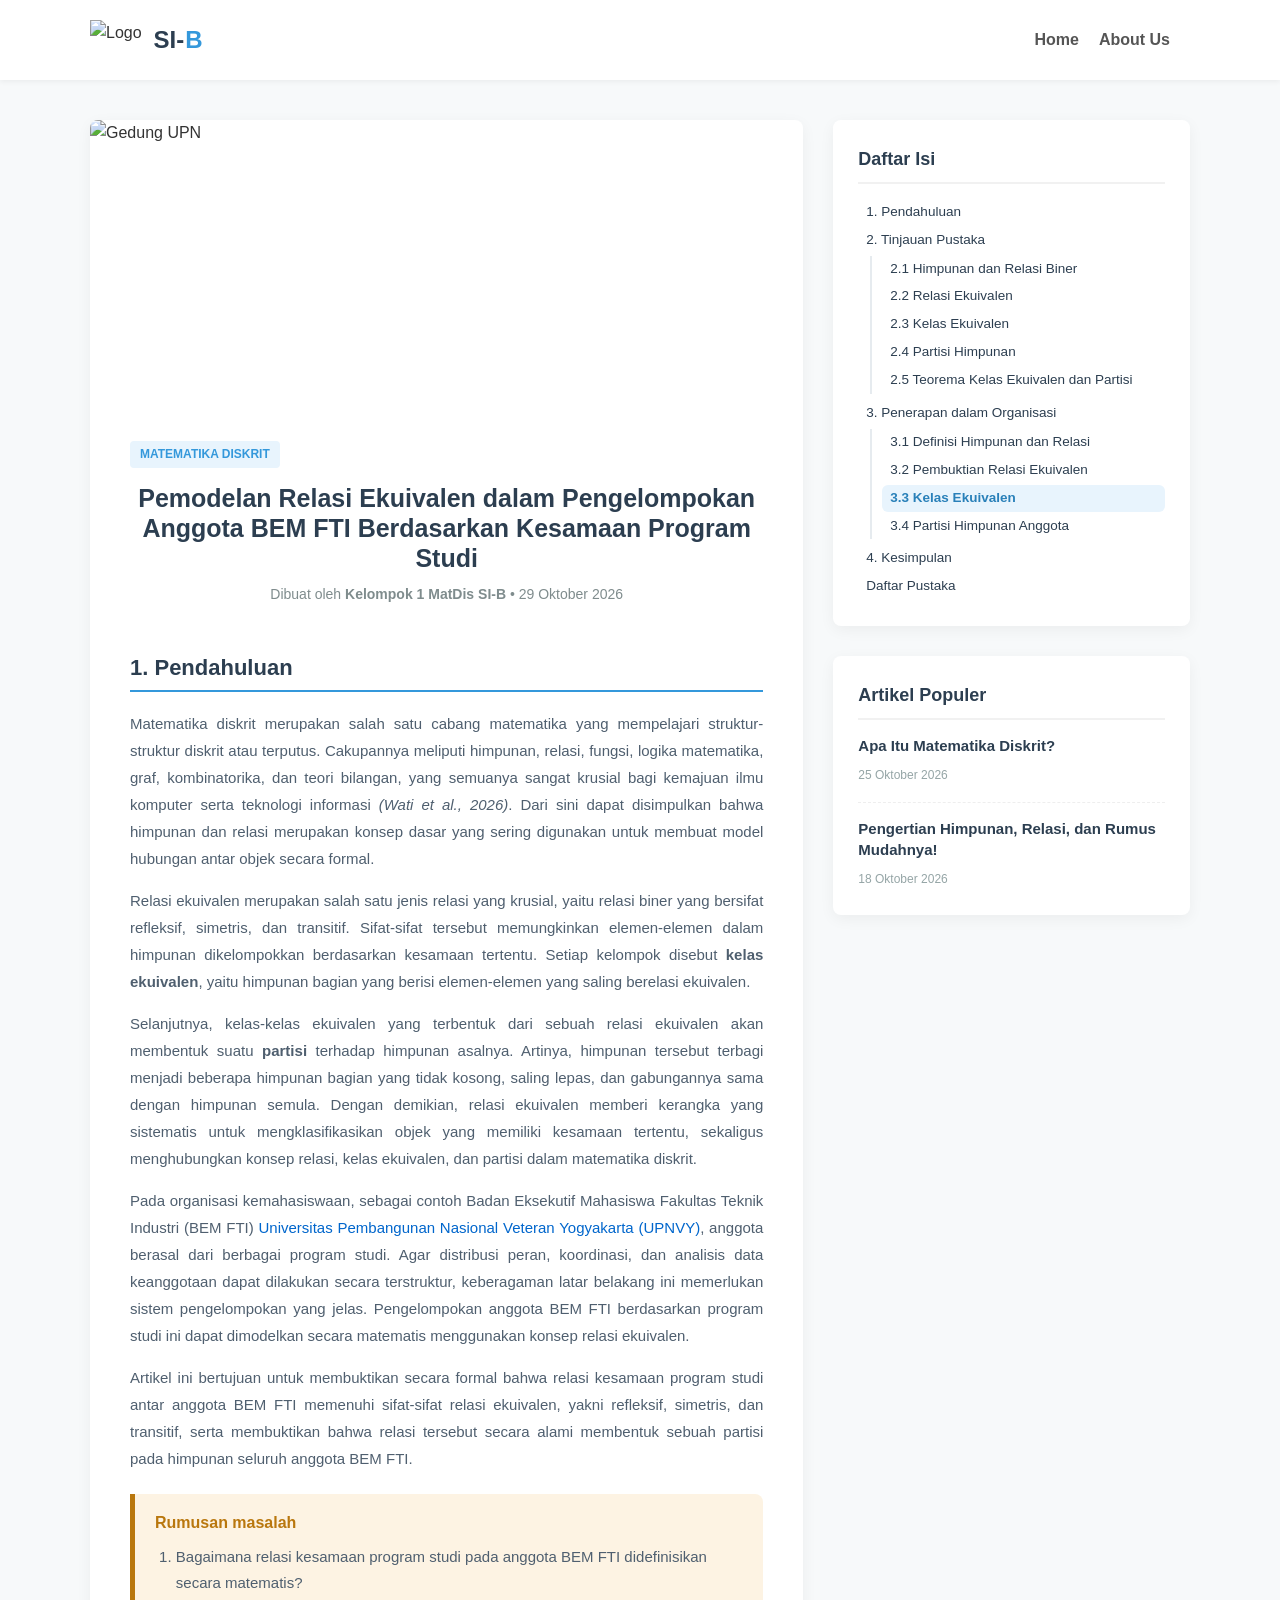
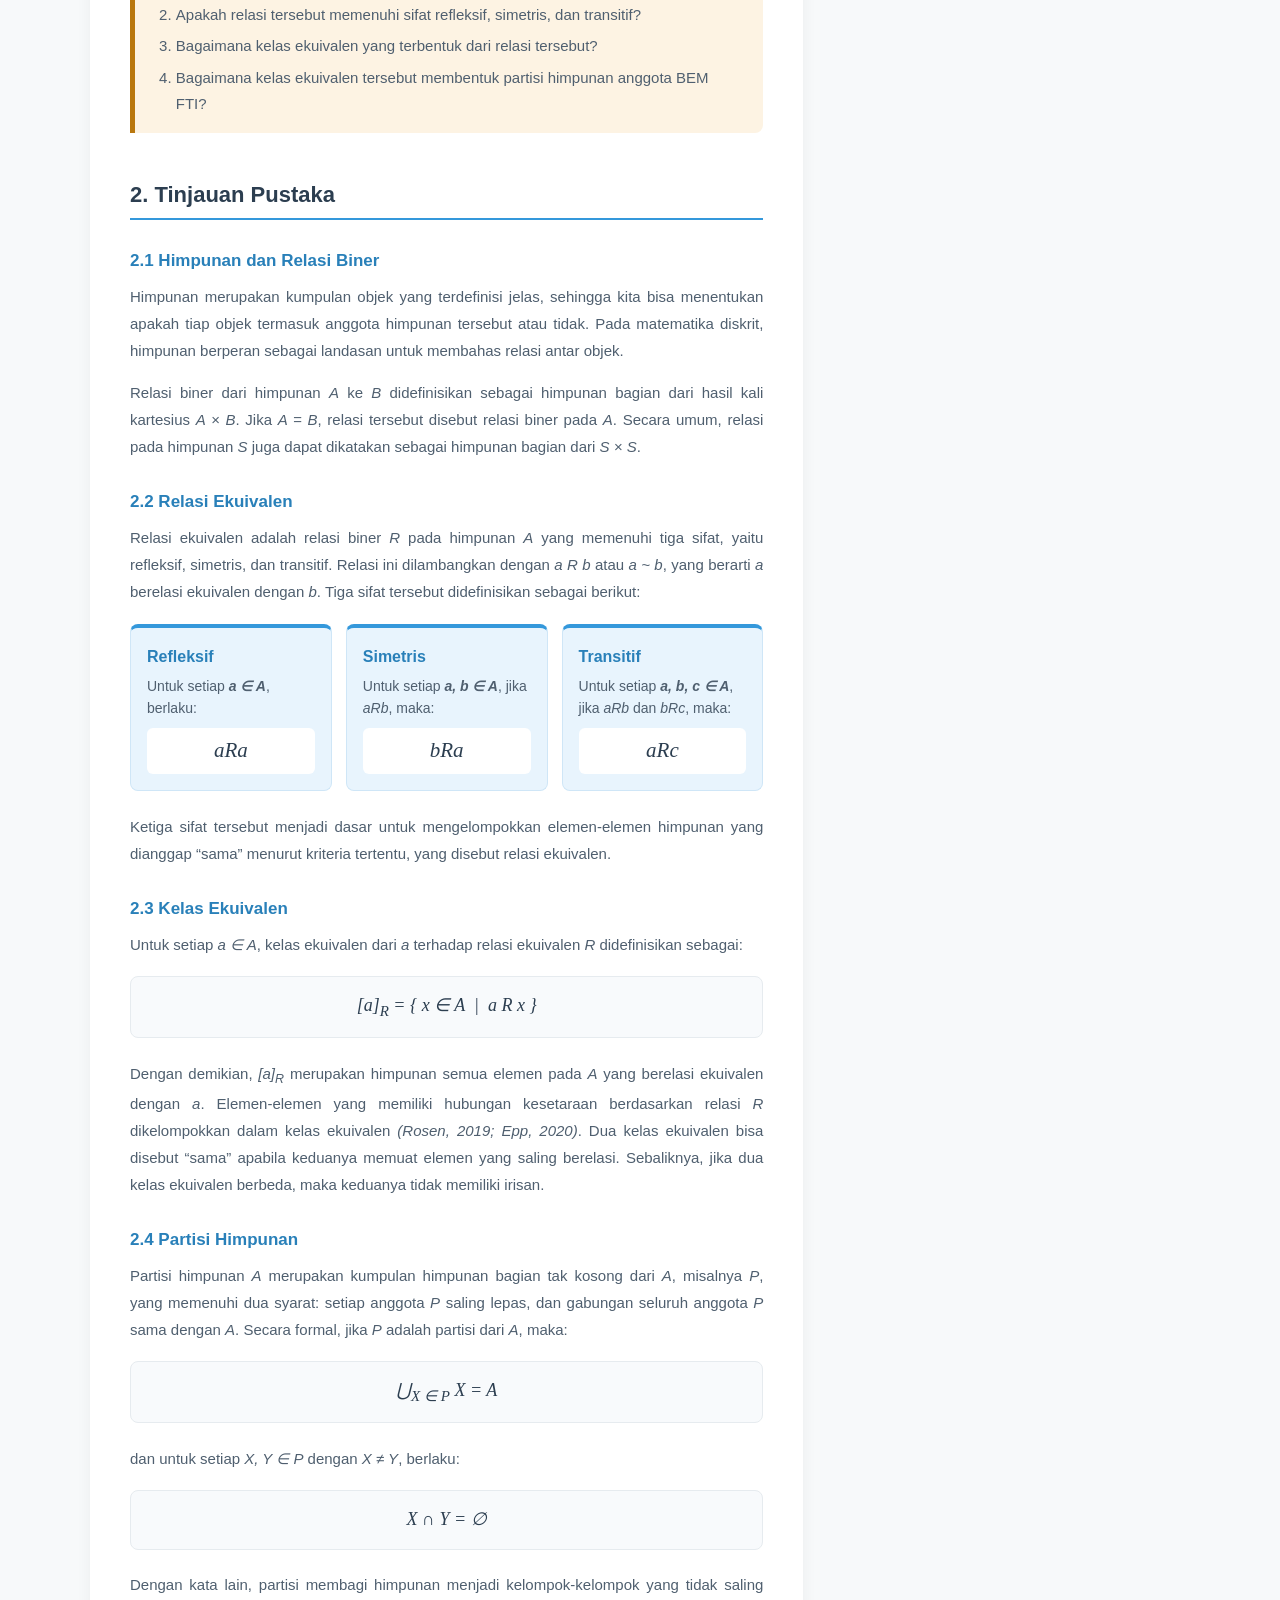
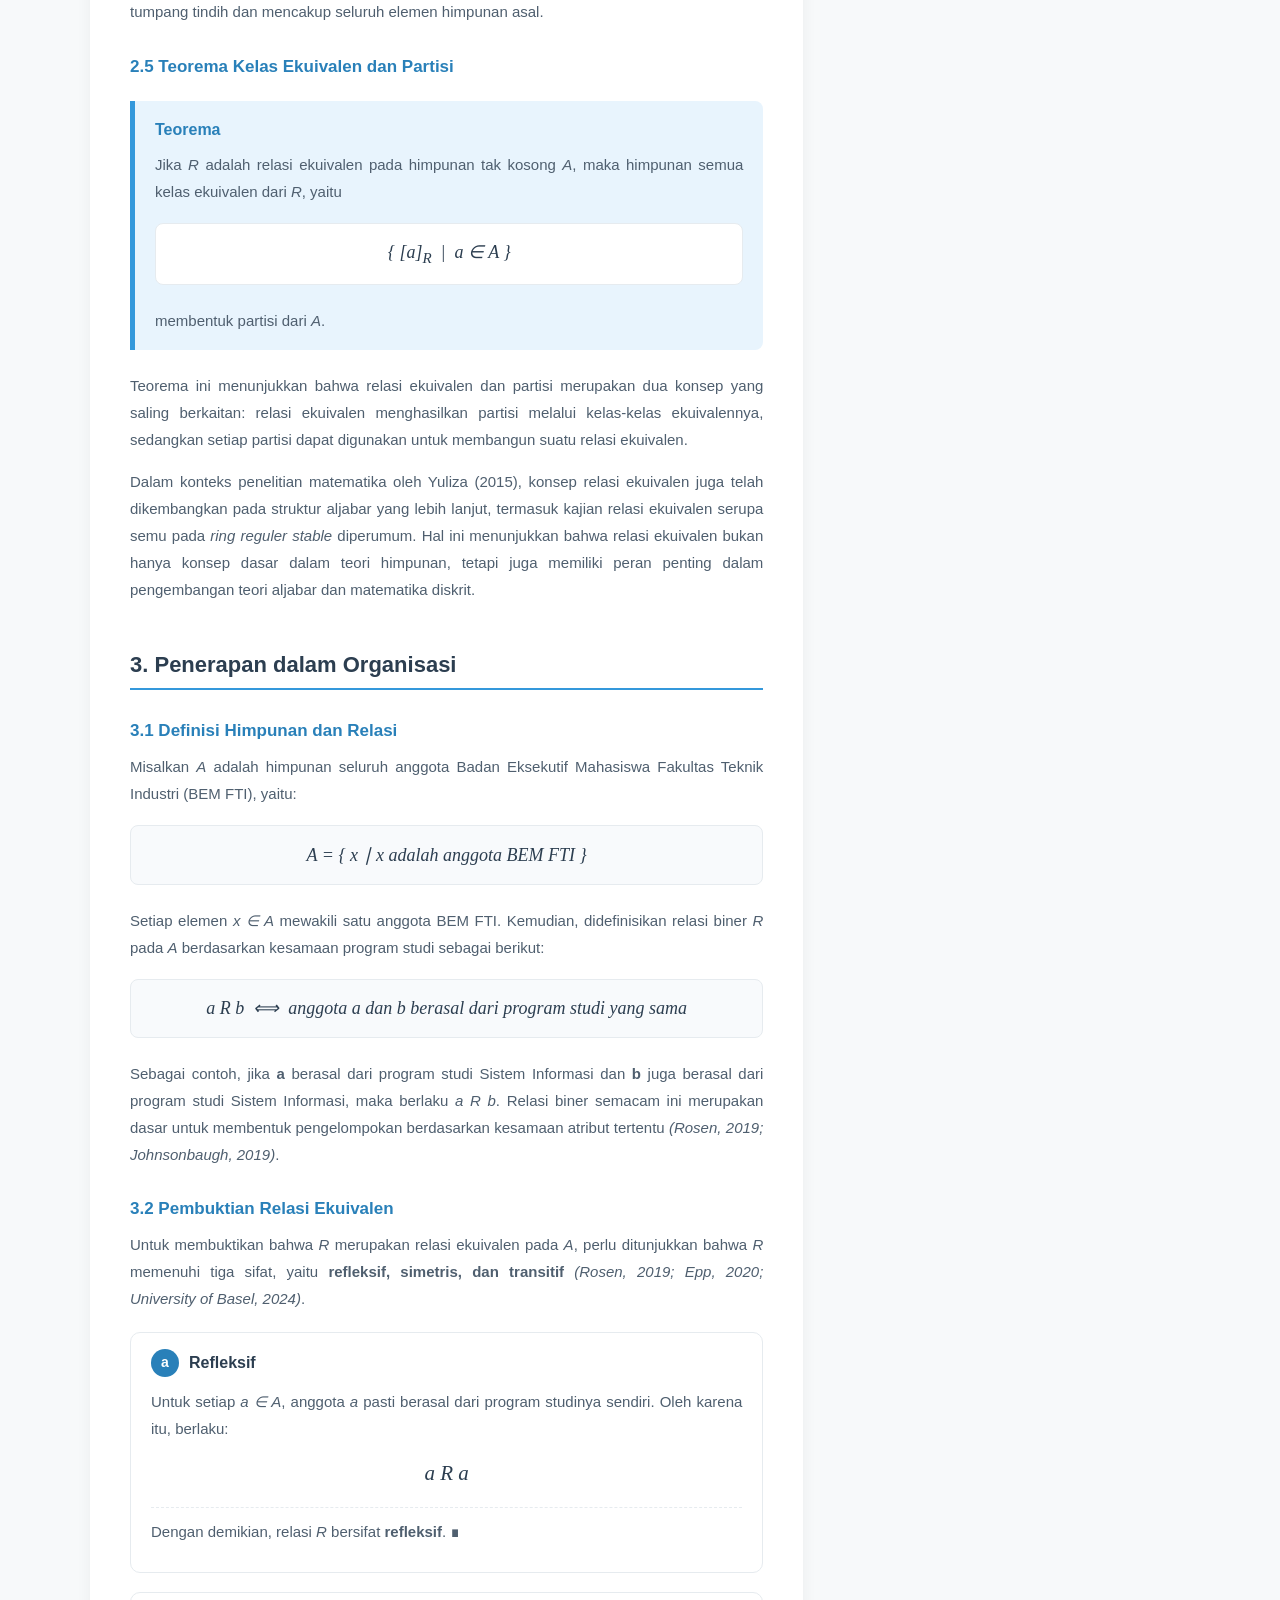
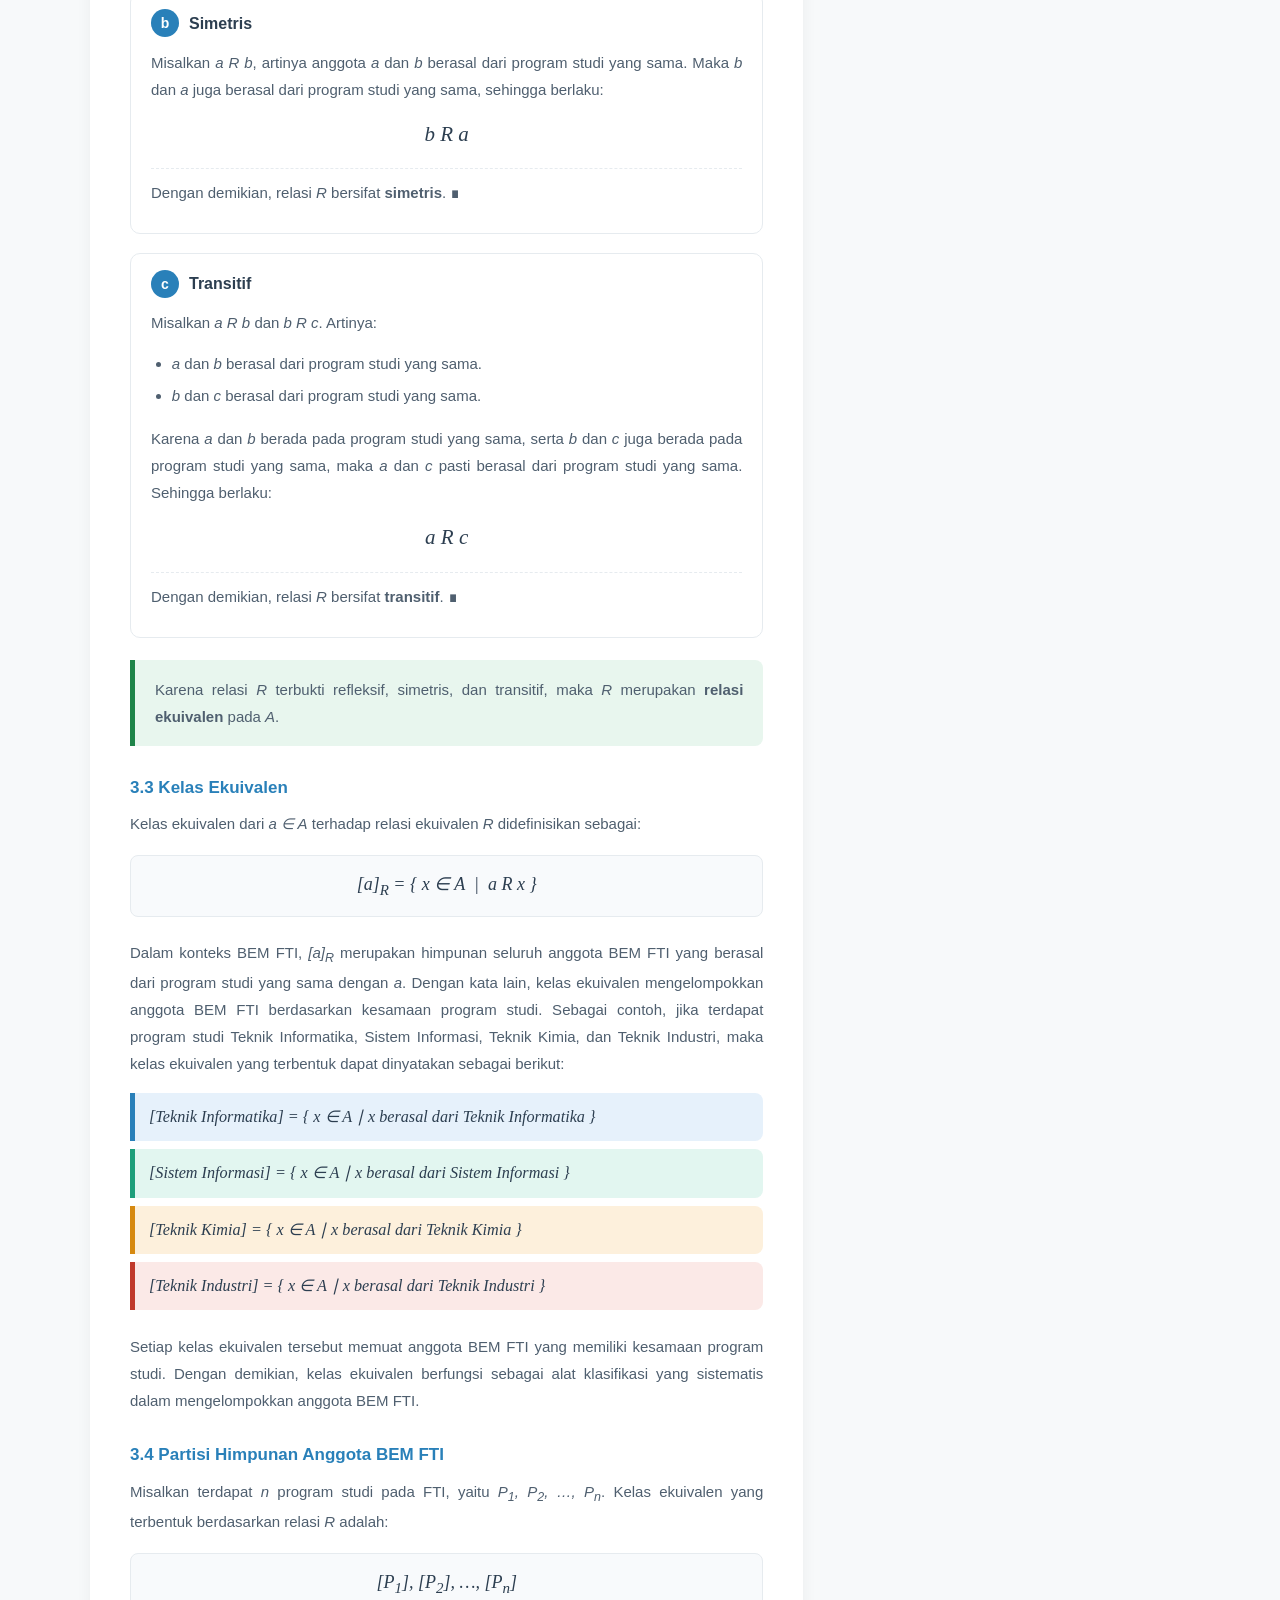
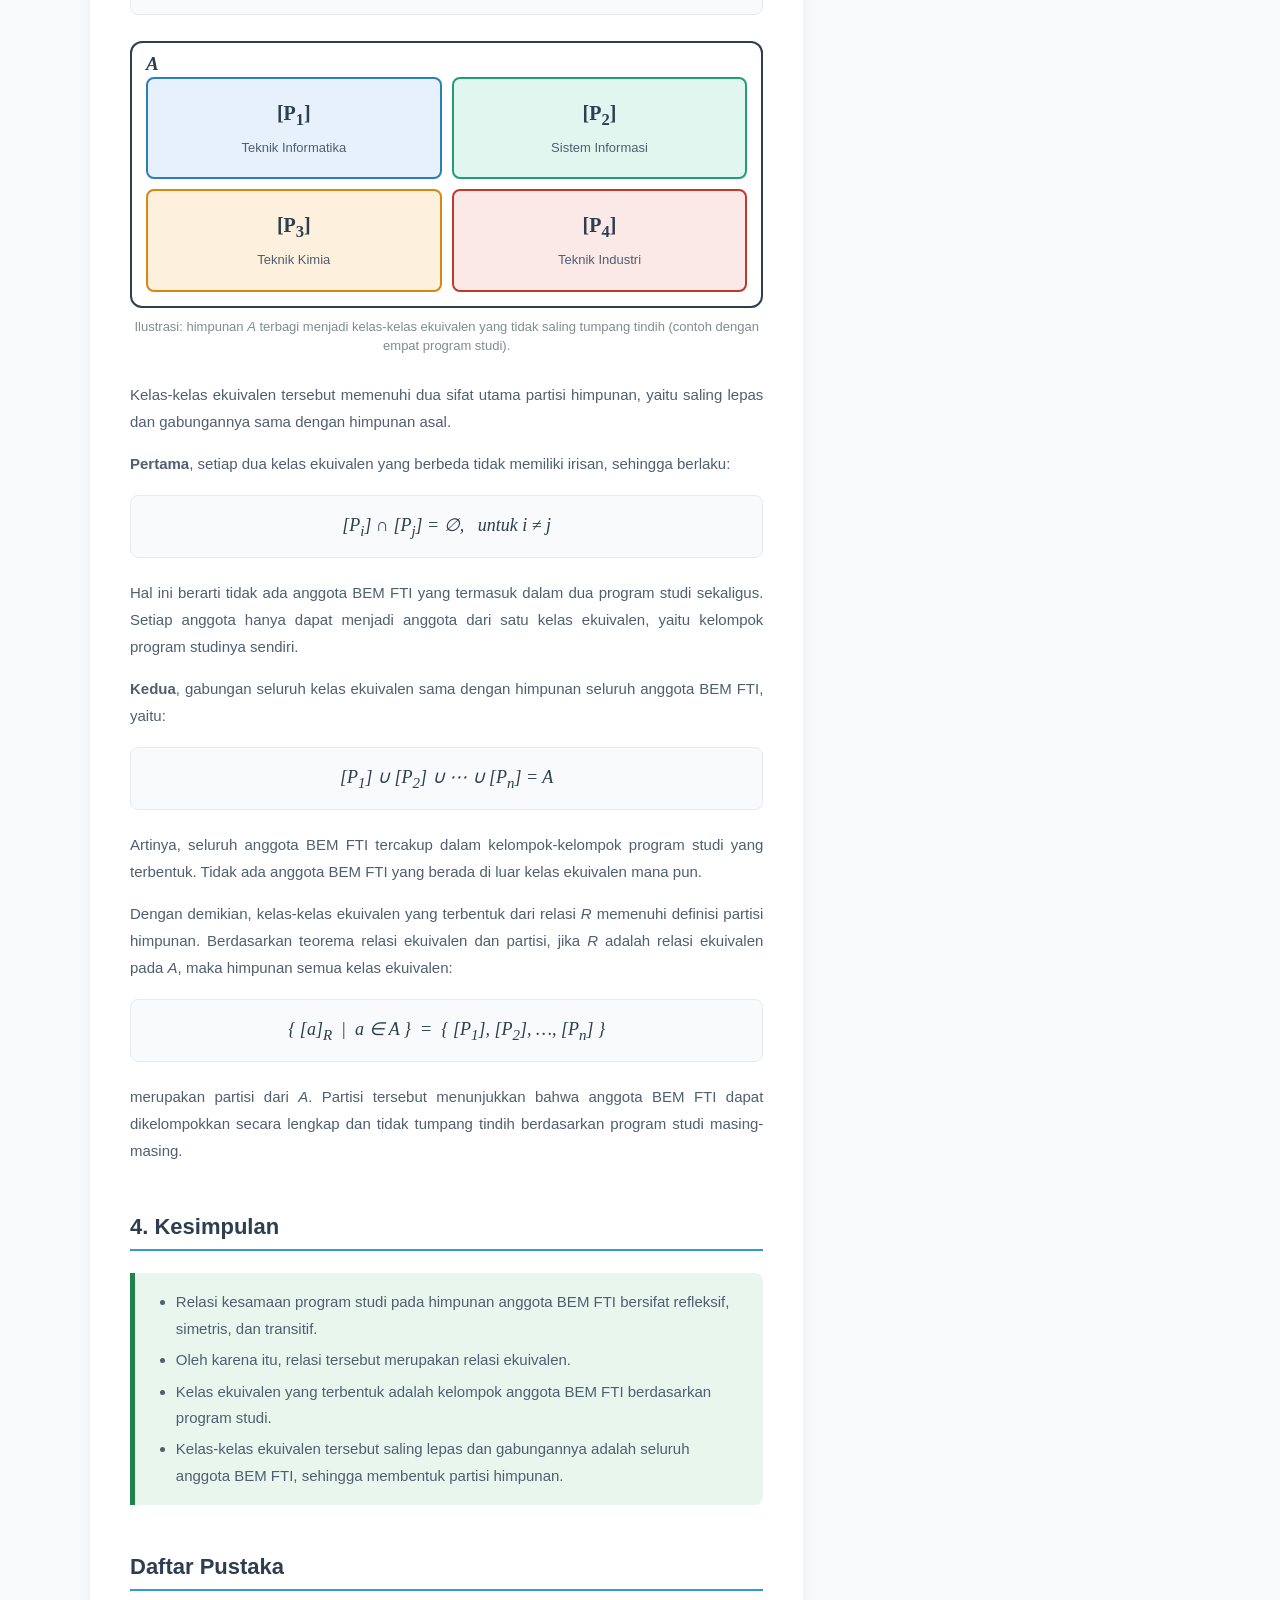
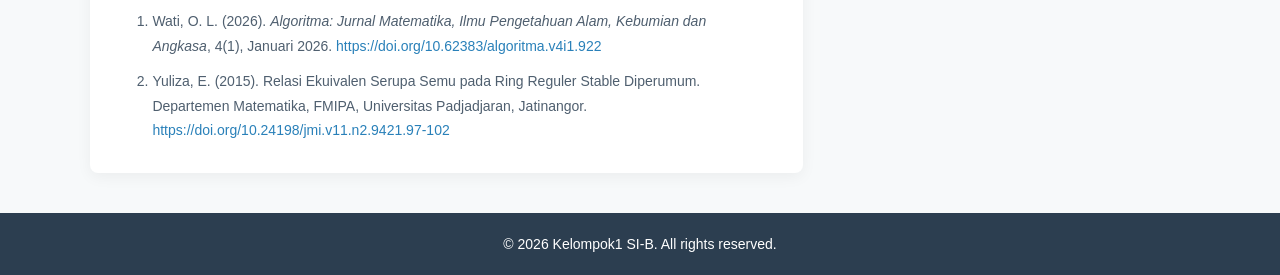
==== index.html @ 637a532d "Add files via upload" ====
<!DOCTYPE html>
<html lang="id">
<head>
    <meta charset="UTF-8">
    <meta name="viewport" content="width=device-width, initial-scale=1.0">
    <title>Artikel Relasi Ekuivalen Matematika Diskrit</title>
    <link rel="icon" type="image/png" href="img/logo_upn.png">
    <link rel="stylesheet" href="style.css">
    <!-- Tambahan tampilan khusus artikel (dimuat setelah style.css) -->
    <link rel="stylesheet" href="extra.css">
</head>
<body>

    <!-- Progress baca -->
    <div class="read-progress" id="readProgress" aria-hidden="true"></div>

    <!-- Header & Navigasi -->
    <header>
        <div class="container navbar">
            <div class="logo-wrapper">
                <img src="img/logo_upn.png" alt="Logo" class="logo-img">
                <div class="logo">SI-<span>B</span></div>
            </div>

            <nav>
                <ul>
                    <li><a href="index.html" class="active">Home</a></li>
                    <li><a href="about.html">About Us</a></li>
                </ul>
            </nav>
        </div>
    </header>

    <!-- Main Content Area -->
    <main class="container main-layout">

        <!-- Kolom Artikel Utama -->
        <section class="content">
            <article class="card">
                <img src="img/gedung.jpg" class="card-img" alt="Gedung UPN">
                <div class="card-body article-body">
                    <span class="category">Matematika Diskrit</span>
                    <h1 class="article-title">Pemodelan Relasi Ekuivalen dalam Pengelompokan Anggota BEM FTI Berdasarkan Kesamaan Program Studi</h1>
                    <div class="meta">Dibuat oleh <strong>Kelompok 1 MatDis SI-B</strong> • 29 Oktober 2026</div>

                    <!-- ===== 1. PENDAHULUAN ===== -->
                    <h2 id="pendahuluan">1. Pendahuluan</h2>
                    <p>Matematika diskrit merupakan salah satu cabang matematika yang mempelajari struktur-struktur diskrit atau terputus. Cakupannya meliputi himpunan, relasi, fungsi, logika matematika, graf, kombinatorika, dan teori bilangan, yang semuanya sangat krusial bagi kemajuan ilmu komputer serta teknologi informasi <i>(Wati et al., 2026)</i>. Dari sini dapat disimpulkan bahwa himpunan dan relasi merupakan konsep dasar yang sering digunakan untuk membuat model hubungan antar objek secara formal.</p>

                    <p>Relasi ekuivalen merupakan salah satu jenis relasi yang krusial, yaitu relasi biner yang bersifat refleksif, simetris, dan transitif. Sifat-sifat tersebut memungkinkan elemen-elemen dalam himpunan dikelompokkan berdasarkan kesamaan tertentu. Setiap kelompok disebut <b>kelas ekuivalen</b>, yaitu himpunan bagian yang berisi elemen-elemen yang saling berelasi ekuivalen.</p>

                    <p>Selanjutnya, kelas-kelas ekuivalen yang terbentuk dari sebuah relasi ekuivalen akan membentuk suatu <b>partisi</b> terhadap himpunan asalnya. Artinya, himpunan tersebut terbagi menjadi beberapa himpunan bagian yang tidak kosong, saling lepas, dan gabungannya sama dengan himpunan semula. Dengan demikian, relasi ekuivalen memberi kerangka yang sistematis untuk mengklasifikasikan objek yang memiliki kesamaan tertentu, sekaligus menghubungkan konsep relasi, kelas ekuivalen, dan partisi dalam matematika diskrit.</p>

                    <p>Pada organisasi kemahasiswaan, sebagai contoh Badan Eksekutif Mahasiswa Fakultas Teknik Industri (BEM FTI)   <a href="https://upnyk.ac.id">Universitas Pembangunan Nasional Veteran Yogyakarta (UPNVY)</a>, anggota berasal dari berbagai program studi. Agar distribusi peran, koordinasi, dan analisis data keanggotaan dapat dilakukan secara terstruktur, keberagaman latar belakang ini memerlukan sistem pengelompokan yang jelas. Pengelompokan anggota BEM FTI berdasarkan program studi ini dapat dimodelkan secara matematis menggunakan konsep relasi ekuivalen.</p>

                    <p>Artikel ini bertujuan untuk membuktikan secara formal bahwa relasi kesamaan program studi antar anggota BEM FTI memenuhi sifat-sifat relasi ekuivalen, yakni refleksif, simetris, dan transitif, serta membuktikan bahwa relasi tersebut secara alami membentuk sebuah partisi pada himpunan seluruh anggota BEM FTI.</p>

                    <div class="callout callout-question">
                        <div class="callout-title">Rumusan masalah</div>
                        <ol>
                            <li>Bagaimana relasi kesamaan program studi pada anggota BEM FTI didefinisikan secara matematis?</li>
                            <li>Apakah relasi tersebut memenuhi sifat refleksif, simetris, dan transitif?</li>
                            <li>Bagaimana kelas ekuivalen yang terbentuk dari relasi tersebut?</li>
                            <li>Bagaimana kelas ekuivalen tersebut membentuk partisi himpunan anggota BEM FTI?</li>
                        </ol>
                    </div>

                    <!-- ===== 2. TINJAUAN PUSTAKA ===== -->
                    <h2 id="tinjauan-pustaka">2. Tinjauan Pustaka</h2>

                    <h3 id="himpunan-relasi">2.1 Himpunan dan Relasi Biner</h3>
                    <p>Himpunan merupakan kumpulan objek yang terdefinisi jelas, sehingga kita bisa menentukan apakah tiap objek termasuk anggota himpunan tersebut atau tidak. Pada matematika diskrit, himpunan berperan sebagai landasan untuk membahas relasi antar objek.</p>
                    <p>Relasi biner dari himpunan <i>A</i> ke <i>B</i> didefinisikan sebagai himpunan bagian dari hasil kali kartesius <i>A × B</i>. Jika <i>A = B</i>, relasi tersebut disebut relasi biner pada <i>A</i>. Secara umum, relasi pada himpunan <i>S</i> juga dapat dikatakan sebagai himpunan bagian dari <i>S × S</i>.</p>

                    <h3 id="relasi-ekuivalen">2.2 Relasi Ekuivalen</h3>
                    <p>Relasi ekuivalen adalah relasi biner <i>R</i> pada himpunan <i>A</i> yang memenuhi tiga sifat, yaitu refleksif, simetris, dan transitif. Relasi ini dilambangkan dengan <i>a R b</i> atau <i>a ~ b</i>, yang berarti <i>a</i> berelasi ekuivalen dengan <i>b</i>. Tiga sifat tersebut didefinisikan sebagai berikut:</p>

                    <div class="property-grid">
                        <div class="property-card">
                            <h4>Refleksif</h4>
                            <p>Untuk setiap <i><b>a ∈ A</b></i>, berlaku:</p>
                            <div class="math">aRa</div>
                        </div>
                        <div class="property-card">
                            <h4>Simetris</h4>
                            <p>Untuk setiap <i><b>a, b ∈ A</b></i>, jika <i>aRb</i>, maka:</p>
                            <div class="math">bRa</div>
                        </div>
                        <div class="property-card">
                            <h4>Transitif</h4>
                            <p>Untuk setiap <i><b>a, b, c ∈ A</b></i>, jika <i>aRb</i> dan <i>bRc</i>, maka:</p>
                            <div class="math">aRc</div>
                        </div>
                    </div>

                    <p>Ketiga sifat tersebut menjadi dasar untuk mengelompokkan elemen-elemen himpunan yang dianggap “sama” menurut kriteria tertentu, yang disebut relasi ekuivalen.</p>

                    <h3 id="kelas-ekuivalen-teori">2.3 Kelas Ekuivalen</h3>
                    <p>Untuk setiap <i>a ∈ A</i>, kelas ekuivalen dari <i>a</i> terhadap relasi ekuivalen <i>R</i> didefinisikan sebagai:</p>
                    <div class="math math-block">[a]<sub>R</sub> = { x ∈ A &nbsp;|&nbsp; a R x }</div>
                    <p>Dengan demikian, <i>[a]<sub>R</sub></i> merupakan himpunan semua elemen pada <i>A</i> yang berelasi ekuivalen dengan <i>a</i>. Elemen-elemen yang memiliki hubungan kesetaraan berdasarkan relasi <i>R</i> dikelompokkan dalam kelas ekuivalen <i>(Rosen, 2019; Epp, 2020)</i>. Dua kelas ekuivalen bisa disebut “sama” apabila keduanya memuat elemen yang saling berelasi. Sebaliknya, jika dua kelas ekuivalen berbeda, maka keduanya tidak memiliki irisan.</p>

                    <h3 id="partisi-teori">2.4 Partisi Himpunan</h3>
                    <p>Partisi himpunan <i>A</i> merupakan kumpulan himpunan bagian tak kosong dari <i>A</i>, misalnya <i>P</i>, yang memenuhi dua syarat: setiap anggota <i>P</i> saling lepas, dan gabungan seluruh anggota <i>P</i> sama dengan <i>A</i>. Secara formal, jika <i>P</i> adalah partisi dari <i>A</i>, maka:</p>
                    <div class="math math-block">⋃<sub>X ∈ P</sub> X = A</div>
                    <p>dan untuk setiap <i>X, Y ∈ P</i> dengan <i>X ≠ Y</i>, berlaku:</p>
                    <div class="math math-block">X ∩ Y = ∅</div>
                    <p>Dengan kata lain, partisi membagi himpunan menjadi kelompok-kelompok yang tidak saling tumpang tindih dan mencakup seluruh elemen himpunan asal.</p>

                    <h3 id="teorema">2.5 Teorema Kelas Ekuivalen dan Partisi</h3>
                    <div class="callout callout-theorem">
                        <div class="callout-title">Teorema</div>
                        <p>Jika <i>R</i> adalah relasi ekuivalen pada himpunan tak kosong <i>A</i>, maka himpunan semua kelas ekuivalen dari <i>R</i>, yaitu</p>
                        <div class="math math-block">{ [a]<sub>R</sub> &nbsp;|&nbsp; a ∈ A }</div>
                        <p>membentuk partisi dari <i>A</i>.</p>
                    </div>
                    <p>Teorema ini menunjukkan bahwa relasi ekuivalen dan partisi merupakan dua konsep yang saling berkaitan: relasi ekuivalen menghasilkan partisi melalui kelas-kelas ekuivalennya, sedangkan setiap partisi dapat digunakan untuk membangun suatu relasi ekuivalen.</p>
                    <p>Dalam konteks penelitian matematika oleh Yuliza (2015), konsep relasi ekuivalen juga telah dikembangkan pada struktur aljabar yang lebih lanjut, termasuk kajian relasi ekuivalen serupa semu pada <i>ring reguler stable</i> diperumum. Hal ini menunjukkan bahwa relasi ekuivalen bukan hanya konsep dasar dalam teori himpunan, tetapi juga memiliki peran penting dalam pengembangan teori aljabar dan matematika diskrit.</p>

                    <!-- ===== 3. PENERAPAN ===== -->
                    <h2 id="penerapan">3. Penerapan dalam Organisasi</h2>

                    <h3 id="definisi">3.1 Definisi Himpunan dan Relasi</h3>
                    <p>Misalkan <i>A</i> adalah himpunan seluruh anggota Badan Eksekutif Mahasiswa Fakultas Teknik Industri (BEM FTI), yaitu:</p>
                    <div class="math math-block">A = { x ∣ x adalah anggota BEM FTI }</div>
                    <p>Setiap elemen <i>x ∈ A</i> mewakili satu anggota BEM FTI. Kemudian, didefinisikan relasi biner <i>R</i> pada <i>A</i> berdasarkan kesamaan program studi sebagai berikut:</p>
                    <div class="math math-block">a R b &nbsp;⟺&nbsp; anggota a dan b berasal dari program studi yang sama</div>
                    <p>Sebagai contoh, jika <b>a</b> berasal dari program studi Sistem Informasi dan <b>b</b> juga berasal dari program studi Sistem Informasi, maka berlaku <i>a R b</i>. Relasi biner semacam ini merupakan dasar untuk membentuk pengelompokan berdasarkan kesamaan atribut tertentu <i>(Rosen, 2019; Johnsonbaugh, 2019)</i>.</p>

                    <h3 id="pembuktian">3.2 Pembuktian Relasi Ekuivalen</h3>
                    <p>Untuk membuktikan bahwa <i>R</i> merupakan relasi ekuivalen pada <i>A</i>, perlu ditunjukkan bahwa <i>R</i> memenuhi tiga sifat, yaitu <b>refleksif, simetris, dan transitif</b> <i>(Rosen, 2019; Epp, 2020; University of Basel, 2024)</i>.</p>

                    <div class="proof">
                        <div class="proof-head"><span class="proof-tag">a</span> Refleksif</div>
                        <p>Untuk setiap <i>a ∈ A</i>, anggota <i>a</i> pasti berasal dari program studinya sendiri. Oleh karena itu, berlaku:</p>
                        <div class="math">a R a</div>
                        <p class="proof-end">Dengan demikian, relasi <i>R</i> bersifat <b>refleksif</b>.</p>
                    </div>

                    <div class="proof">
                        <div class="proof-head"><span class="proof-tag">b</span> Simetris</div>
                        <p>Misalkan <i>a R b</i>, artinya anggota <i>a</i> dan <i>b</i> berasal dari program studi yang sama. Maka <i>b</i> dan <i>a</i> juga berasal dari program studi yang sama, sehingga berlaku:</p>
                        <div class="math">b R a</div>
                        <p class="proof-end">Dengan demikian, relasi <i>R</i> bersifat <b>simetris</b>.</p>
                    </div>

                    <div class="proof">
                        <div class="proof-head"><span class="proof-tag">c</span> Transitif</div>
                        <p>Misalkan <i>a R b</i> dan <i>b R c</i>. Artinya:</p>
                        <ul>
                            <li><i>a</i> dan <i>b</i> berasal dari program studi yang sama.</li>
                            <li><i>b</i> dan <i>c</i> berasal dari program studi yang sama.</li>
                        </ul>
                        <p>Karena <i>a</i> dan <i>b</i> berada pada program studi yang sama, serta <i>b</i> dan <i>c</i> juga berada pada program studi yang sama, maka <i>a</i> dan <i>c</i> pasti berasal dari program studi yang sama. Sehingga berlaku:</p>
                        <div class="math">a R c</div>
                        <p class="proof-end">Dengan demikian, relasi <i>R</i> bersifat <b>transitif</b>.</p>
                    </div>

                    <div class="callout callout-result">
                        <p>Karena relasi <i>R</i> terbukti refleksif, simetris, dan transitif, maka <i>R</i> merupakan <b>relasi ekuivalen</b> pada <i>A</i>.</p>
                    </div>

                    <h3 id="kelas-ekuivalen">3.3 Kelas Ekuivalen</h3>
                    <p>Kelas ekuivalen dari <i>a ∈ A</i> terhadap relasi ekuivalen <i>R</i> didefinisikan sebagai:</p>
                    <div class="math math-block">[a]<sub>R</sub> = { x ∈ A &nbsp;|&nbsp; a R x }</div>
                    <p>Dalam konteks BEM FTI, <i>[a]<sub>R</sub></i> merupakan himpunan seluruh anggota BEM FTI yang berasal dari program studi yang sama dengan <i>a</i>. Dengan kata lain, kelas ekuivalen mengelompokkan anggota BEM FTI berdasarkan kesamaan program studi. Sebagai contoh, jika terdapat program studi Teknik Informatika, Sistem Informasi, Teknik Kimia, dan Teknik Industri, maka kelas ekuivalen yang terbentuk dapat dinyatakan sebagai berikut:</p>

                    <ul class="class-list">
                        <li class="c1"><span class="math">[Teknik Informatika] = { x ∈ A ∣ x berasal dari Teknik Informatika }</span></li>
                        <li class="c2"><span class="math">[Sistem Informasi] = { x ∈ A ∣ x berasal dari Sistem Informasi }</span></li>
                        <li class="c3"><span class="math">[Teknik Kimia] = { x ∈ A ∣ x berasal dari Teknik Kimia }</span></li>
                        <li class="c4"><span class="math">[Teknik Industri] = { x ∈ A ∣ x berasal dari Teknik Industri }</span></li>
                    </ul>

                    <p>Setiap kelas ekuivalen tersebut memuat anggota BEM FTI yang memiliki kesamaan program studi. Dengan demikian, kelas ekuivalen berfungsi sebagai alat klasifikasi yang sistematis dalam mengelompokkan anggota BEM FTI.</p>

                    <h3 id="partisi">3.4 Partisi Himpunan Anggota BEM FTI</h3>
                    <p>Misalkan terdapat <i>n</i> program studi pada FTI, yaitu <i>P<sub>1</sub>, P<sub>2</sub>, …, P<sub>n</sub></i>. Kelas ekuivalen yang terbentuk berdasarkan relasi <i>R</i> adalah:</p>
                    <div class="math math-block">[P<sub>1</sub>], [P<sub>2</sub>], …, [P<sub>n</sub>]</div>

                    <figure class="partition-fig">
                        <div class="partition-box" role="img" aria-label="Himpunan A terbagi menjadi empat kelas ekuivalen berdasarkan program studi">
                            <span class="partition-label">A</span>
                            <div class="partition-grid">
                                <div class="part c1"><b>[P<sub>1</sub>]</b><small>Teknik Informatika</small></div>
                                <div class="part c2"><b>[P<sub>2</sub>]</b><small>Sistem Informasi</small></div>
                                <div class="part c3"><b>[P<sub>3</sub>]</b><small>Teknik Kimia</small></div>
                                <div class="part c4"><b>[P<sub>4</sub>]</b><small>Teknik Industri</small></div>
                            </div>
                        </div>
                        <figcaption>Ilustrasi: himpunan <i>A</i> terbagi menjadi kelas-kelas ekuivalen yang tidak saling tumpang tindih (contoh dengan empat program studi).</figcaption>
                    </figure>

                    <p>Kelas-kelas ekuivalen tersebut memenuhi dua sifat utama partisi himpunan, yaitu saling lepas dan gabungannya sama dengan himpunan asal.</p>

                    <p><b>Pertama</b>, setiap dua kelas ekuivalen yang berbeda tidak memiliki irisan, sehingga berlaku:</p>
                    <div class="math math-block">[P<sub>i</sub>] ∩ [P<sub>j</sub>] = ∅, &nbsp; untuk i ≠ j</div>
                    <p>Hal ini berarti tidak ada anggota BEM FTI yang termasuk dalam dua program studi sekaligus. Setiap anggota hanya dapat menjadi anggota dari satu kelas ekuivalen, yaitu kelompok program studinya sendiri.</p>

                    <p><b>Kedua</b>, gabungan seluruh kelas ekuivalen sama dengan himpunan seluruh anggota BEM FTI, yaitu:</p>
                    <div class="math math-block">[P<sub>1</sub>] ∪ [P<sub>2</sub>] ∪ ⋯ ∪ [P<sub>n</sub>] = A</div>
                    <p>Artinya, seluruh anggota BEM FTI tercakup dalam kelompok-kelompok program studi yang terbentuk. Tidak ada anggota BEM FTI yang berada di luar kelas ekuivalen mana pun.</p>

                    <p>Dengan demikian, kelas-kelas ekuivalen yang terbentuk dari relasi <i>R</i> memenuhi definisi partisi himpunan. Berdasarkan teorema relasi ekuivalen dan partisi, jika <i>R</i> adalah relasi ekuivalen pada <i>A</i>, maka himpunan semua kelas ekuivalen:</p>
                    <div class="math math-block">{ [a]<sub>R</sub> &nbsp;|&nbsp; a ∈ A } &nbsp;=&nbsp; { [P<sub>1</sub>], [P<sub>2</sub>], …, [P<sub>n</sub>] }</div>
                    <p>merupakan partisi dari <i>A</i>. Partisi tersebut menunjukkan bahwa anggota BEM FTI dapat dikelompokkan secara lengkap dan tidak tumpang tindih berdasarkan program studi masing-masing.</p>

                    <!-- ===== 4. KESIMPULAN ===== -->
                    <h2 id="kesimpulan">4. Kesimpulan</h2>
                    <div class="callout callout-result">
                        <ul>
                            <li>Relasi kesamaan program studi pada himpunan anggota BEM FTI bersifat refleksif, simetris, dan transitif.</li>
                            <li>Oleh karena itu, relasi tersebut merupakan relasi ekuivalen.</li>
                            <li>Kelas ekuivalen yang terbentuk adalah kelompok anggota BEM FTI berdasarkan program studi.</li>
                            <li>Kelas-kelas ekuivalen tersebut saling lepas dan gabungannya adalah seluruh anggota BEM FTI, sehingga membentuk partisi himpunan.</li>
                        </ul>
                    </div>

                    <!-- ===== DAFTAR PUSTAKA ===== -->
                    <h2 id="daftar-pustaka">Daftar Pustaka</h2>
                    <ol class="references">
                        <li>Wati, O. L. (2026). <i>Algoritma: Jurnal Matematika, Ilmu Pengetahuan Alam, Kebumian dan Angkasa</i>, 4(1), Januari 2026. <a href="https://doi.org/10.62383/algoritma.v4i1.922" target="_blank" rel="noopener">https://doi.org/10.62383/algoritma.v4i1.922</a></li>
                        <li>Yuliza, E. (2015). Relasi Ekuivalen Serupa Semu pada Ring Reguler Stable Diperumum. Departemen Matematika, FMIPA, Universitas Padjadjaran, Jatinangor. <a href="https://doi.org/10.24198/jmi.v11.n2.9421.97-102" target="_blank" rel="noopener">https://doi.org/10.24198/jmi.v11.n2.9421.97-102</a></li>
                    </ol>
                </div>
            </article>
        </section>

        <!-- Sidebar -->
        <aside class="sidebar">
            <div class="widget toc-widget">
                <h3>Daftar Isi</h3>
                <div class="toc-wrap" role="navigation" aria-label="Daftar isi artikel">
                    <ul class="toc" id="toc">
                        <li><a href="#pendahuluan">1. Pendahuluan</a></li>
                        <li><a href="#tinjauan-pustaka">2. Tinjauan Pustaka</a>
                            <ul>
                                <li><a href="#himpunan-relasi">2.1 Himpunan dan Relasi Biner</a></li>
                                <li><a href="#relasi-ekuivalen">2.2 Relasi Ekuivalen</a></li>
                                <li><a href="#kelas-ekuivalen-teori">2.3 Kelas Ekuivalen</a></li>
                                <li><a href="#partisi-teori">2.4 Partisi Himpunan</a></li>
                                <li><a href="#teorema">2.5 Teorema Kelas Ekuivalen dan Partisi</a></li>
                            </ul>
                        </li>
                        <li><a href="#penerapan">3. Penerapan dalam Organisasi</a>
                            <ul>
                                <li><a href="#definisi">3.1 Definisi Himpunan dan Relasi</a></li>
                                <li><a href="#pembuktian">3.2 Pembuktian Relasi Ekuivalen</a></li>
                                <li><a href="#kelas-ekuivalen">3.3 Kelas Ekuivalen</a></li>
                                <li><a href="#partisi">3.4 Partisi Himpunan Anggota</a></li>
                            </ul>
                        </li>
                        <li><a href="#kesimpulan">4. Kesimpulan</a></li>
                        <li><a href="#daftar-pustaka">Daftar Pustaka</a></li>
                    </ul>
                </div>
            </div>

            <!-- <div class="widget">
                <h3>Tentang Kelompok 1</h3>
                <p>Selamat datang di blog kami! Kami adalah mahasiswa semester 1 prodi Sistem Informasi UPNVYK yang membagikan ilmu menarik seputar mata kuliah Matematika Diskrit</p>
            </div> -->

            <div class="widget">
                <h3>Artikel Populer</h3>
                <ul class="populer-list">
                    <li>
                        <a href="matdis.html">Apa Itu Matematika Diskrit?</a>
                        <span>25 Oktober 2026</span>
                    </li>
                    <li>
                        <a href="pengertian.html">Pengertian Himpunan, Relasi, dan Rumus Mudahnya!</a>
                        <span>18 Oktober 2026</span>
                    </li>
                </ul>
            </div>
        </aside>

    </main>

    <!-- Tombol kembali ke atas -->
    <button class="to-top" id="toTop" type="button" aria-label="Kembali ke atas">↑</button>

    <!-- Footer -->
    <footer>
        <p>&copy; 2026 Kelompok1 SI-B. All rights reserved.</p>
    </footer>

    <script>
        // Progress bar baca + tombol kembali ke atas
        const bar = document.getElementById('readProgress');
        const toTop = document.getElementById('toTop');
        function onScroll() {
            const h = document.documentElement;
            const max = h.scrollHeight - h.clientHeight;
            const pct = max > 0 ? (h.scrollTop / max) * 100 : 0;
            bar.style.width = pct + '%';
            toTop.classList.toggle('show', h.scrollTop > 600);
        }
        window.addEventListener('scroll', onScroll, { passive: true });
        onScroll();
        toTop.addEventListener('click', () => window.scrollTo({ top: 0, behavior: 'smooth' }));

        // Sorot bagian aktif pada daftar isi
        const links = [...document.querySelectorAll('#toc a')];
        const targets = links.map(a => document.querySelector(a.getAttribute('href')));
        if ('IntersectionObserver' in window) {
            const io = new IntersectionObserver(entries => {
                entries.forEach(e => {
                    if (e.isIntersecting) {
                        const i = targets.indexOf(e.target);
                        links.forEach(l => l.classList.remove('current'));
                        if (i > -1) links[i].classList.add('current');
                    }
                });
            }, { rootMargin: '-15% 0px -75% 0px' });
            targets.forEach(t => t && io.observe(t));
        }
    </script>

</body>
</html>
---- style.css ----
/* --- Reset & Base Styles --- */
* {
    margin: 0;
    padding: 0;
    box-sizing: border-box;
}

body {
    font-family: 'Segoe UI', Tahoma, Geneva, Verdana, sans-serif;
    line-height: 1.6;
    color: #333;
    background-color: #f7f9fa;
}

.container {
    width: 90%;
    max-width: 1100px;
    margin: 0 auto;
}

a {
    text-decoration: none;
    color: #2c3e50;
    transition: color 0.3s;
}

a:hover {
    color: #3498db;
}

/* --- Header & Nav --- */
header {
    background: #ffffff;
    box-shadow: 0 2px 5px rgba(0,0,0,0.05);
    position: sticky;
    top: 0;
    z-index: 100;
}

.navbar {
    display: flex;
    justify-content: space-between;
    align-items: center;
    padding: 20px 0;
}

.logo-wrapper {
    display: flex;
    align-items: center;
    gap: 12px; /* 👈 ATUR JARAK DI SINI: ubah angkanya untuk menjauhkan/merapatkan */
}

.logo-img {
    height: 40px; /* Sesuaikan tinggi ini dengan ukuran navbar Anda */
    width: auto;  /* Biar lebar gambar proporsional otomatis */
    object-fit: contain;
}
.logo {
    font-size: 24px;
    font-weight: 700;
    color: #2c3e50;
    display: flex;
    align-items: left;
    gap: 1px; 
}

.logo span {
    color: #3498db;
}

nav ul {
    display: flex;
    list-style: none;
    margin-right: 20px;
}

nav ul li {
    margin-left: 20px;
}

nav ul li a {
    font-weight: 600;
    color: #555;
    padding: 5px 0;
}

/* nav ul li a.active, nav ul li a:hover {
    color: #3498db;
    border-bottom: 2px solid #3498db;
} */

/* --- Layout Main Grid --- */
.main-layout {
    display: grid;
    grid-template-columns: 2fr 1fr;
    gap: 30px;
    margin-top: 40px;
    margin-bottom: 40px;
}

/* --- Article Content --- */
.card {
    background: #fff;
    border-radius: 8px;
    overflow: hidden;
    padding: 20px;
    box-shadow: 0 4px 15px rgba(0,0,0,0.05);
}

.card-img {
    width: calc(100% + 40px); /* Melebarkan gambar melewati padding kiri-kanan kartu (20px + 20px) */
    margin-left: -20px;       /* Menarik gambar ke ujung kiri kartu */
    margin-right: -20px;      /* Menarik gambar ke ujung kanan kartu */
    margin-top: -20px;        /* Menarik gambar ke ujung atas kartu */
    
    height: 300px;            /* Mempertahankan tinggi gambar sesuai keinginan Anda */
    object-fit: cover;        /* Memastikan gambar proporsional dan tidak gepeng saat ditarik penuh */
    display: block;
}

.card-body {
    /* padding: 30px; */
    margin-top: 20px;
}

.category {
    display: inline-block;
    background: #e8f4fd;
    color: #3498db;
    padding: 4px 10px;
    border-radius: 4px;
    font-size: 12px;
    font-weight: bold;
    text-transform: uppercase;
    margin-bottom: 15px;
}

.article-title {
    font-size: 25px;
    margin-bottom: 10px;
    color: #2c3e50;
    line-height: 1.2;
    text-align: center;
}

.meta {
    font-size: 14px;
    color: #7f8c8d;
    margin-bottom: 20px;
    text-align: center;
}

.card-body p {
    margin-bottom: 15px;
    margin-left: 20px;
    margin-right: 20px;
    font-size: 15px;
    color: #4f5f6f;
    text-align: justify;
}

.card-body h4 {
    margin-bottom: 8px;
    margin-left: 20px;
    margin-right: 20px;
    font-size: 15px;
    color: #4f5f6f;
    text-align: justify;
}

blockquote {
    border-left: 4px solid #3498db;
    padding-left: 20px;
    margin: 20px 0;
    font-style: italic;
    color: #555;
    font-size: 18px;
}

/* Style Section About Us */
.about-section {
    padding: 60px 20px;
    background-color: #f9f9f9;
    font-family: 'Segoe UI', Tahoma, Geneva, Verdana, sans-serif;
}

.about-container {
    max-width: 1200px;
    margin: 0 auto;
    text-align: center;
}

.about-title {
    font-size: 32px;
    color: #333;
    margin-bottom: 10px;
    position: relative;
}

/* Garis bawah dekoratif pada judul */
.about-title::after {
    content: '';
    display: block;
    width: 50px;
    height: 4px;
    background-color: #0066cc; /* Sesuaikan dengan warna utama SisfoUPNYK */
    margin: 8px auto 0 auto;
    border-radius: 2px;
}

.about-subtitle {
    font-size: 16px;
    color: #666;
    margin-bottom: 50px;
}

/* Grid Layout untuk Kartu Anggota */
.team-grid {
    display: flex;
    flex-wrap: wrap;
    justify-content: center;
    gap: 30px;
}

/* Desain Kartu Nama */
.team-card {
    background: #ffffff;
    border-radius: 12px;
    box-shadow: 0 4px 15px rgba(0, 0, 0, 0.05);
    padding: 30px 20px;
    width: 220px;
    transition: transform 0.3s ease, box-shadow 0.3s ease;
    text-align: center;
}

/* Efek saat kursor diarahkan ke kartu */
.team-card:hover {
    transform: translateY(-8px);
    box-shadow: 0 8px 25px rgba(0, 0, 0, 0.1);
}

/* Bingkai Foto Bulat */
.member-img-box {
    width: 120px;
    height: 120px;
    border-radius: 50%;
    overflow: hidden;
    margin: 0 auto 20px auto;
    border: 3px solid #0066cc; /* Lingkaran warna senada navbar */
}

.member-img {
    width: 100%;
    height: 100%;
    object-fit: cover;
}

/* Typography di dalam kartu */
.member-name {
    font-size: 18px;
    color: #222;
    margin: 0 0 5px 0;
    font-weight: 600;
}

.member-nim {
    font-size: 14px;
    color: #0066cc;
    margin: 0 0 12px 0;
    font-weight: 500;
}

.member-role {
    font-size: 13px;
    color: #888;
    text-transform: uppercase;
    letter-spacing: 1px;
    margin: 0;
}

/* Responsif untuk layar HP kecil agar kartu otomatis turun rapi */
@media (max-width: 600px) {
    .team-card {
        width: 100%;
        max-width: 280px;
    }
}


/* --- Sidebar Widgets --- */
.sidebar {
    display: flex;
    flex-direction: column;
    gap: 30px;
}

.widget {
    background: #fff;
    padding: 25px;
    border-radius: 8px;
    box-shadow: 0 4px 15px rgba(0,0,0,0.05);
}

.widget h3 {
    font-size: 18px;
    margin-bottom: 15px;
    color: #2c3e50;
    border-bottom: 2px solid #f1f1f1;
    padding-bottom: 8px;
}

.widget p {
    font-size: 14px;
    color: #666;
}

.populer-list {
    list-style: none;
}

.populer-list li {
    margin-bottom: 15px;
    padding-bottom: 15px;
    border-bottom: 1px dashed #eee;
}

.populer-list li:last-child {
    margin-bottom: 0;
    padding-bottom: 0;
    border-bottom: none;
}

.populer-list a {
    display: block;
    font-weight: 600;
    font-size: 15px;
    line-height: 1.4;
    margin-bottom: 5px;
}

.populer-list span {
    font-size: 12px;
    color: #95a5a6;
}

/* --- Footer --- */
footer {
    background: #2c3e50;
    color: #fff;
    text-align: center;
    padding: 20px 0;
    font-size: 14px;
    margin-top: auto;
}

/* --- Responsive Media Query --- */
@media (max-width: 768px) {
    .navbar {
        flex-direction: column;
        gap: 20px;
    }

    nav ul li {
        margin: 0 15px;
        
    }

    .main-layout {
        grid-template-columns: 1fr;
    }
    
    .article-title {
        font-size: 24px;
    }
}
---- extra.css ----
/* ==========================================================
   artikel-extra.css  (disesuaikan dengan style.css Kelompok 1)
   Dimuat SETELAH style.css; hanya memengaruhi artikel.html.
   Warna mengikuti tema: #2c3e50 (navy) dan #3498db (biru).
   ========================================================== */
:root {
    --ax-accent: #2980b9;          /* biru sedikit lebih tua dari #3498db agar teks putih tetap terbaca */
    --ax-accent-soft: #e8f4fd;     /* sama dengan latar .category */
    --ax-accent-line: #cfe6f7;
    --ax-ink: #2c3e50;
    --ax-text: #4f5f6f;
    --ax-muted: #7f8c8d;
    --ax-line: #e6ebef;
    --ax-ok: #1e8449;
    --ax-ok-soft: #e8f6ee;
    --ax-warn: #b9770e;
    --ax-warn-soft: #fdf3e3;

    /* warna 4 kelas ekuivalen (program studi) */
    --ax-c1: #2980b9; --ax-c1-soft: #e6f1fb;
    --ax-c2: #1e9e7a; --ax-c2-soft: #e2f6f0;
    --ax-c3: #d68910; --ax-c3-soft: #fdf0dc;
    --ax-c4: #c0392b; --ax-c4-soft: #fbe9e7;
}

html { scroll-behavior: smooth; scroll-padding-top: 100px; }

/* ---------- Progress baca ---------- */
.read-progress {
    position: fixed; top: 0; left: 0; height: 3px; width: 0;
    background: #3498db; z-index: 1000;
}

/* ---------- Isi artikel ----------
   style.css memberi margin kiri/kanan 20px pada p dan h4 di .card-body.
   Di sini jarak itu dipindah ke padding .article-body supaya semua elemen
   (paragraf, rumus, kotak, daftar) lurus di margin yang sama. */
.card-body.article-body { padding: 0 20px 10px; }

.article-body p {
    margin: 0 0 1em;
    line-height: 1.8;
}
.article-body li {
    font-size: 15px;
    line-height: 1.75;
    color: var(--ax-text);
    margin-bottom: .35em;
}
.article-body li:last-child { margin-bottom: 0; }

.article-body h2 {
    margin: 2.2em 0 .8em;
    padding-bottom: .35em;
    font-size: 22px;
    line-height: 1.3;
    color: var(--ax-ink);
    border-bottom: 2px solid #3498db;
}
.article-body h3 {
    margin: 1.8em 0 .6em;
    font-size: 17px;
    line-height: 1.35;
    color: var(--ax-accent);
}
.article-body h4 {
    margin: 0 0 .4em;
    font-size: 16px;
    text-align: left;
    color: var(--ax-accent);
}

p a {
    color: #0066cc;
    /* text-decoration: underline;
    text-underline-offset: 2px; */
}
p a:hover {
    color: #0066cc;      
    text-decoration: underline;
    text-underline-offset: 2px;
}

/* ---------- Rumus / notasi ---------- */
.math {
    font-family: "Cambria Math", "STIX Two Math", "Latin Modern Math", Cambria, "Times New Roman", serif;
    font-style: italic;
    font-size: 1.08em;
    color: var(--ax-ink);
}
.math-block {
    margin: 1em 0 1.2em;
    padding: .8em 1em;
    text-align: center;
    font-size: 18px;
    background: #f8fafc;
    border: 1px solid var(--ax-line);
    border-radius: 8px;
    overflow-x: auto;
}

/* ---------- Kartu tiga sifat ---------- */
.property-grid {
    display: grid;
    grid-template-columns: repeat(3, 1fr);
    gap: 14px;
    margin: 1.2em 0 1.4em;
}
.property-card {
    padding: 16px;
    background: var(--ax-accent-soft);
    border: 1px solid var(--ax-accent-line);
    border-top: 4px solid #3498db;
    border-radius: 8px;
}
.property-card p {
    margin: 0 0 .6em;
    font-size: 14px;
    line-height: 1.55;
    text-align: left;
}
.property-card .math {
    margin: 0; padding: 6px 0; text-align: center;
    font-size: 21px; background: #fff; border-radius: 6px;
}

/* ---------- Kotak penekanan ---------- */
.callout {
    margin: 1.4em 0;
    padding: 16px 20px;
    border-left: 5px solid #3498db;
    background: var(--ax-accent-soft);
    border-radius: 0 8px 8px 0;
}
.callout > :last-child { margin-bottom: 0; }
.callout ol, .callout ul { padding-left: 1.3em; }
.callout-title { margin-bottom: .5em; font-weight: 700; color: var(--ax-accent); }
.callout-question { border-color: var(--ax-warn); background: var(--ax-warn-soft); }
.callout-question .callout-title { color: var(--ax-warn); }
.callout-result { border-color: var(--ax-ok); background: var(--ax-ok-soft); }
.callout-theorem .math-block { background: #fff; }

/* ---------- Langkah pembuktian ---------- */
.proof {
    margin: 1.2em 0;
    padding: 16px 20px 6px;
    border: 1px solid var(--ax-line);
    border-radius: 10px;
    background: #fff;
}
.proof-head {
    display: flex; align-items: center; gap: 10px;
    margin-bottom: .7em;
    font-weight: 700; font-size: 16px; color: var(--ax-ink);
}
.proof-tag {
    display: inline-grid; place-items: center;
    width: 28px; height: 28px;
    border-radius: 50%;
    background: var(--ax-accent); color: #fff;
    font-size: 14px; font-weight: 700;
}
.proof .math { margin: .2em 0 .8em; text-align: center; font-size: 21px; }
.proof ul { margin: 0 0 1em; padding-left: 1.3em; }
.proof-end {
    margin-top: .6em;
    padding: 10px 0 6px;
    border-top: 1px dashed var(--ax-line);
    color: var(--ax-ok);
}
.proof-end::after { content: " ∎"; font-weight: 700; }

/* ---------- Daftar kelas ekuivalen ---------- */
.class-list { list-style: none; margin: 1em 0 1.4em; padding: 0; }
.class-list li {
    margin: 8px 0; padding: 10px 14px;
    border-left: 5px solid var(--ax-accent);
    border-radius: 0 8px 8px 0;
    overflow-x: auto;
}
.class-list .c1, .part.c1 { background: var(--ax-c1-soft); border-color: var(--ax-c1); }
.class-list .c2, .part.c2 { background: var(--ax-c2-soft); border-color: var(--ax-c2); }
.class-list .c3, .part.c3 { background: var(--ax-c3-soft); border-color: var(--ax-c3); }
.class-list .c4, .part.c4 { background: var(--ax-c4-soft); border-color: var(--ax-c4); }

/* ---------- Ilustrasi partisi ---------- */
.partition-fig { margin: 1.6em 0; }
.partition-box {
    position: relative;
    padding: 34px 14px 14px;
    border: 2px solid var(--ax-ink);
    border-radius: 12px;
    background: #fff;
}
.partition-label {
    position: absolute; top: 6px; left: 14px;
    font-family: "Cambria Math", "STIX Two Math", serif;
    font-style: italic; font-weight: 700; font-size: 19px;
    color: var(--ax-ink);
}
.partition-grid { display: grid; grid-template-columns: repeat(2, 1fr); gap: 10px; }
.part {
    padding: 18px 12px;
    text-align: center;
    border: 2px solid;
    border-radius: 8px;
}
.part b {
    display: block;
    font-family: "Cambria Math", "STIX Two Math", serif;
    font-size: 20px;
    color: var(--ax-ink);
}
.part small { color: var(--ax-text); font-size: 13px; }
.partition-fig figcaption {
    margin-top: .7em; text-align: center;
    font-size: 13px; color: var(--ax-muted); line-height: 1.5;
}

/* ---------- Daftar pustaka ---------- */
.references { padding-left: 1.4em; }
.references li { margin-bottom: .8em; font-size: 14px; overflow-wrap: anywhere; }
.references a { color: var(--ax-accent); }
.references a:hover { text-decoration: underline; }

/* ---------- Sidebar: daftar isi ---------- */
.toc-widget {
    position: sticky;
    top: 100px;                      /* di bawah header yang sticky */
    max-height: calc(100vh - 120px);
    overflow-y: auto;
}
/* Cegah kolom grid melebar melewati frame */
.main-layout > .content,
.main-layout > .sidebar { min-width: 0; }
.widget { overflow-wrap: anywhere; }

/* Daftar isi: pastikan tetap vertikal (tidak terkena aturan "nav ul" di style.css) */
.toc, .toc ul { display: block; list-style: none; margin-right: 0; }
.toc li { display: block; margin-left: 0; }
.toc ul { margin: 2px 0 6px 12px; padding-left: 10px; border-left: 2px solid var(--ax-line); }
.toc a {
    display: block; padding: 4px 8px; margin: 1px 0;
    font-size: 13.5px; line-height: 1.4; font-weight: 400;
    color: var(--ax-ink);
    border-radius: 6px;
}
.toc a:hover { background: var(--ax-accent-soft); color: var(--ax-accent); }
.toc a.current { background: var(--ax-accent-soft); color: var(--ax-accent); font-weight: 700; }

/* ---------- Tombol kembali ke atas ---------- */
.to-top {
    position: fixed; right: 20px; bottom: 20px;
    width: 44px; height: 44px;
    border: none; border-radius: 50%;
    background: var(--ax-accent); color: #fff;
    font-size: 20px; cursor: pointer;
    box-shadow: 0 4px 12px rgba(0, 0, 0, .25);
    opacity: 0; pointer-events: none;
    transition: opacity .2s;
}
.to-top.show { opacity: 1; pointer-events: auto; }
.to-top:focus-visible, .toc a:focus-visible { outline: 3px solid #93c5ee; outline-offset: 2px; }

/* ---------- Responsif (breakpoint sama dengan style.css: 768px) ---------- */
@media (max-width: 768px) {
    .toc-widget { position: static; max-height: none; }
}
@media (max-width: 640px) {
    .card-body.article-body { padding: 0 4px 6px; }
    .property-grid { grid-template-columns: 1fr; }
    .partition-grid { grid-template-columns: 1fr; }
    .article-body h2 { font-size: 20px; }
    .math-block { font-size: 16px; }
}
@media (prefers-reduced-motion: reduce) {
    html { scroll-behavior: auto; }
    .to-top { transition: none; }
}
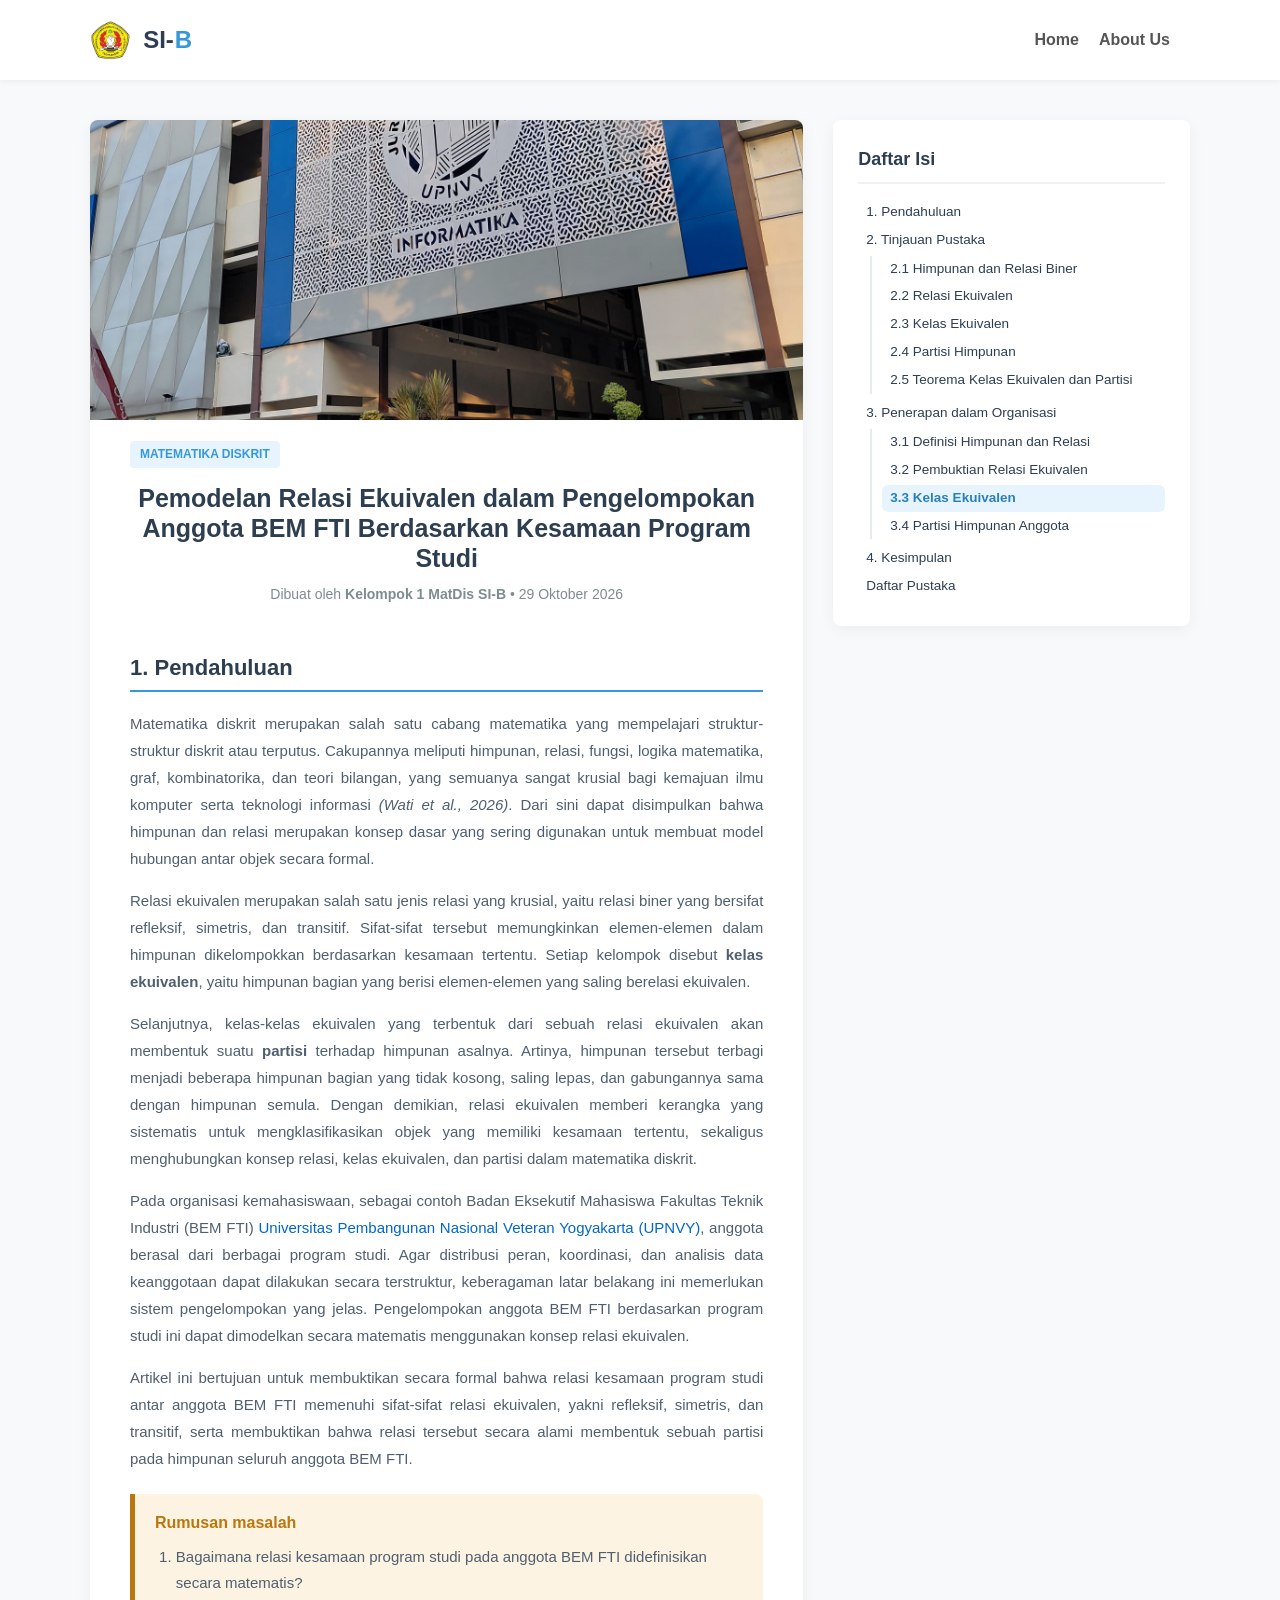
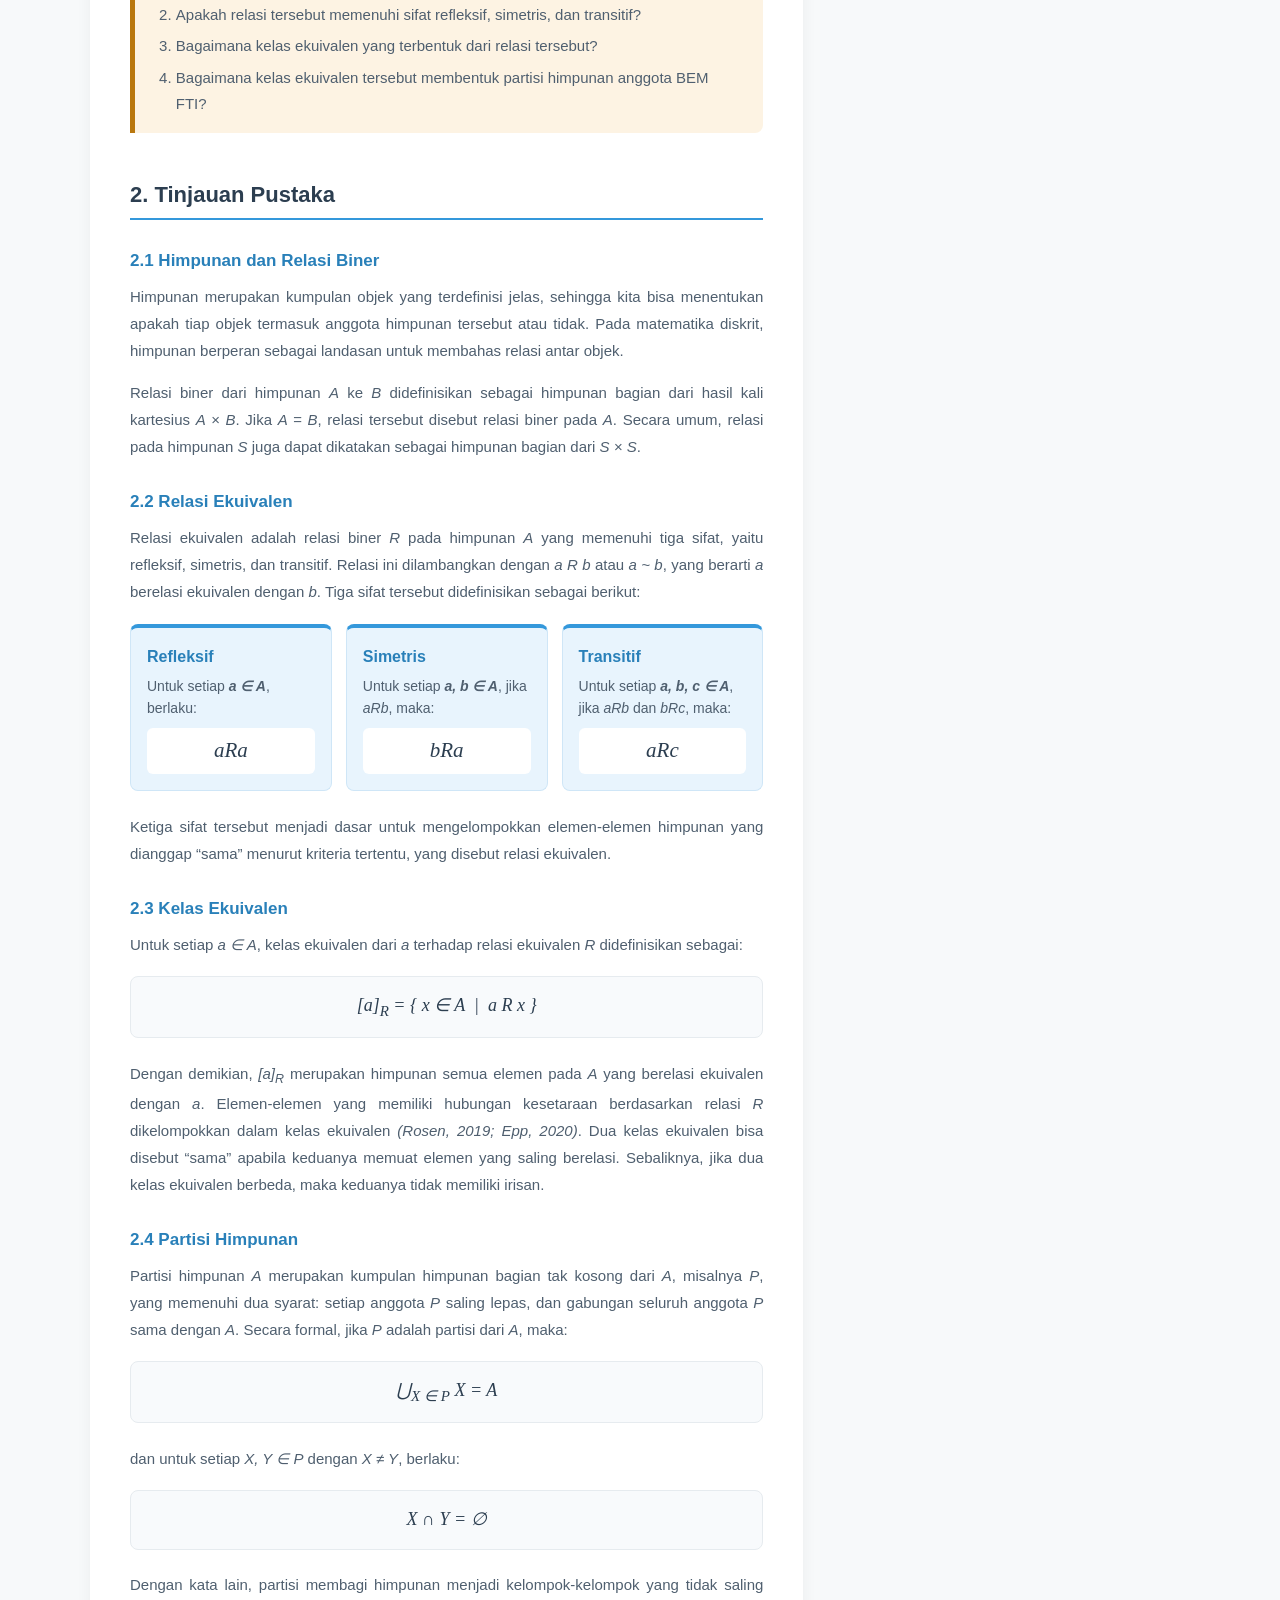
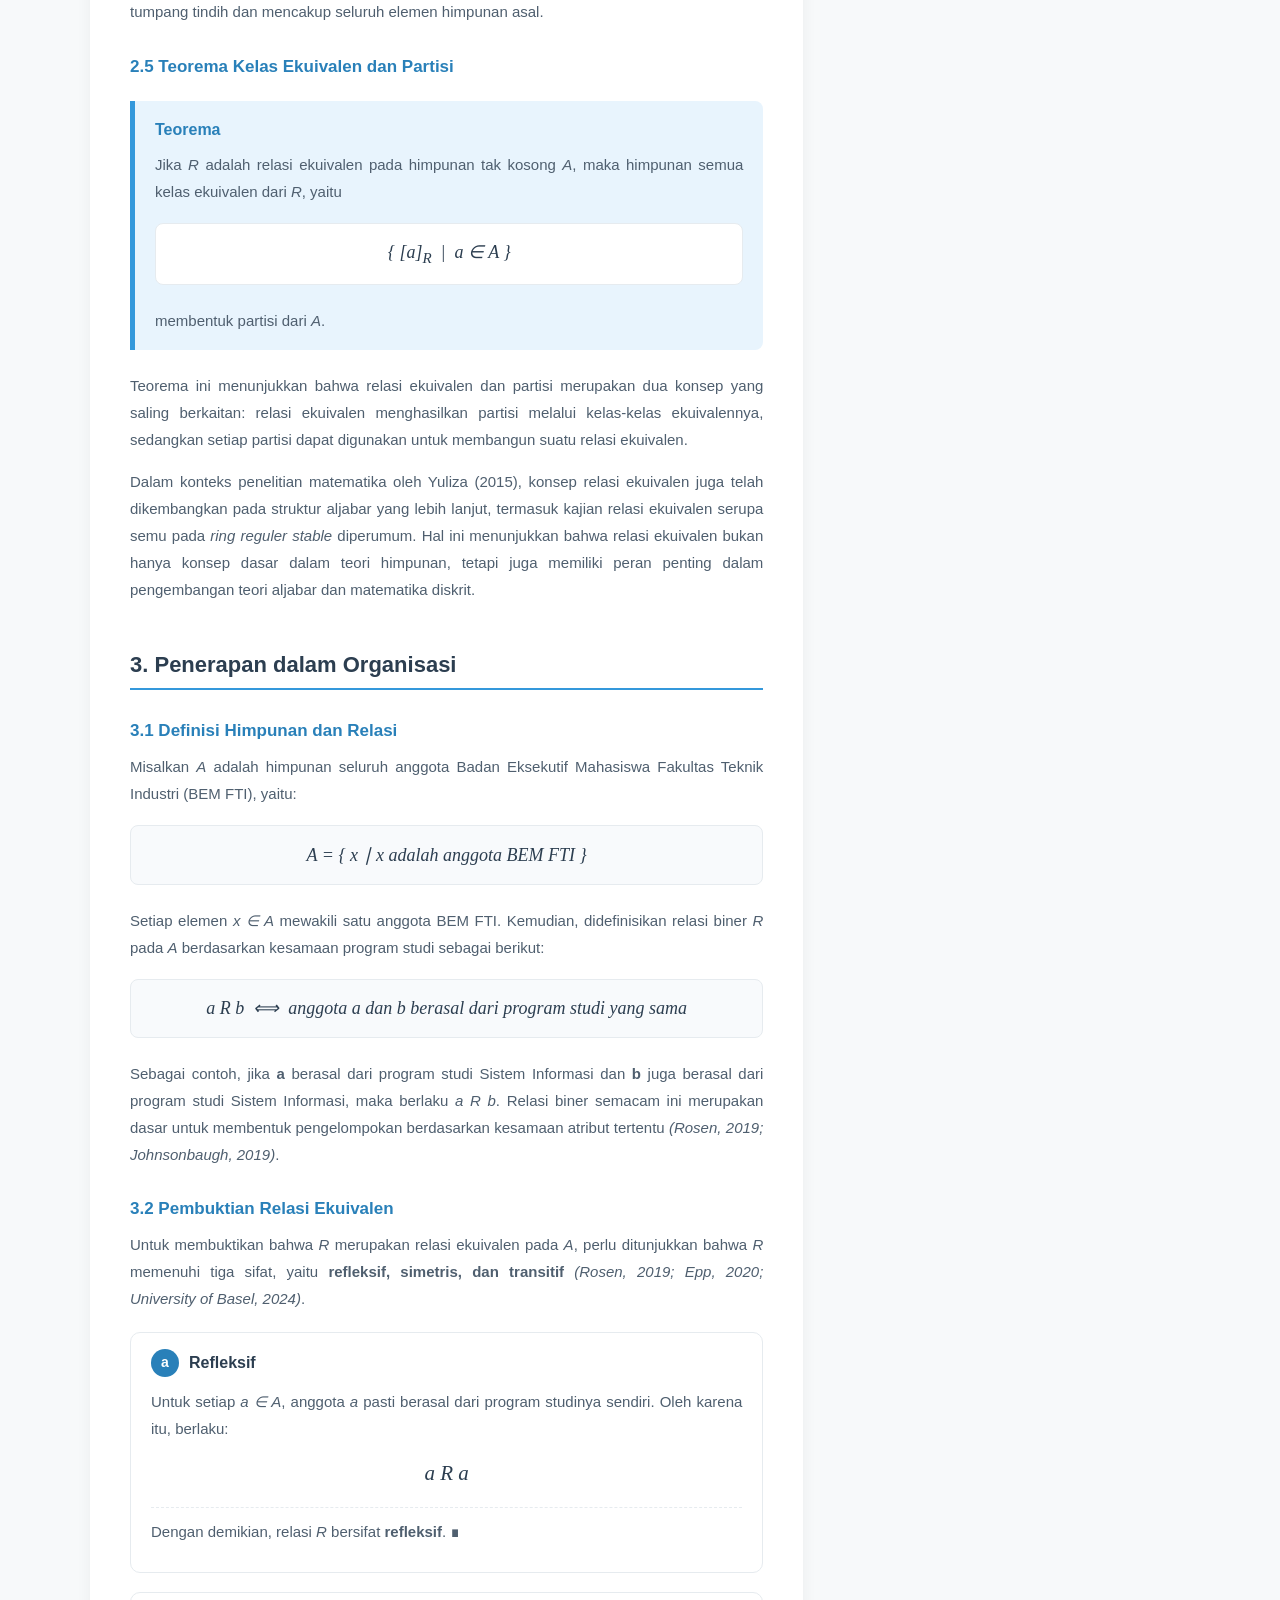
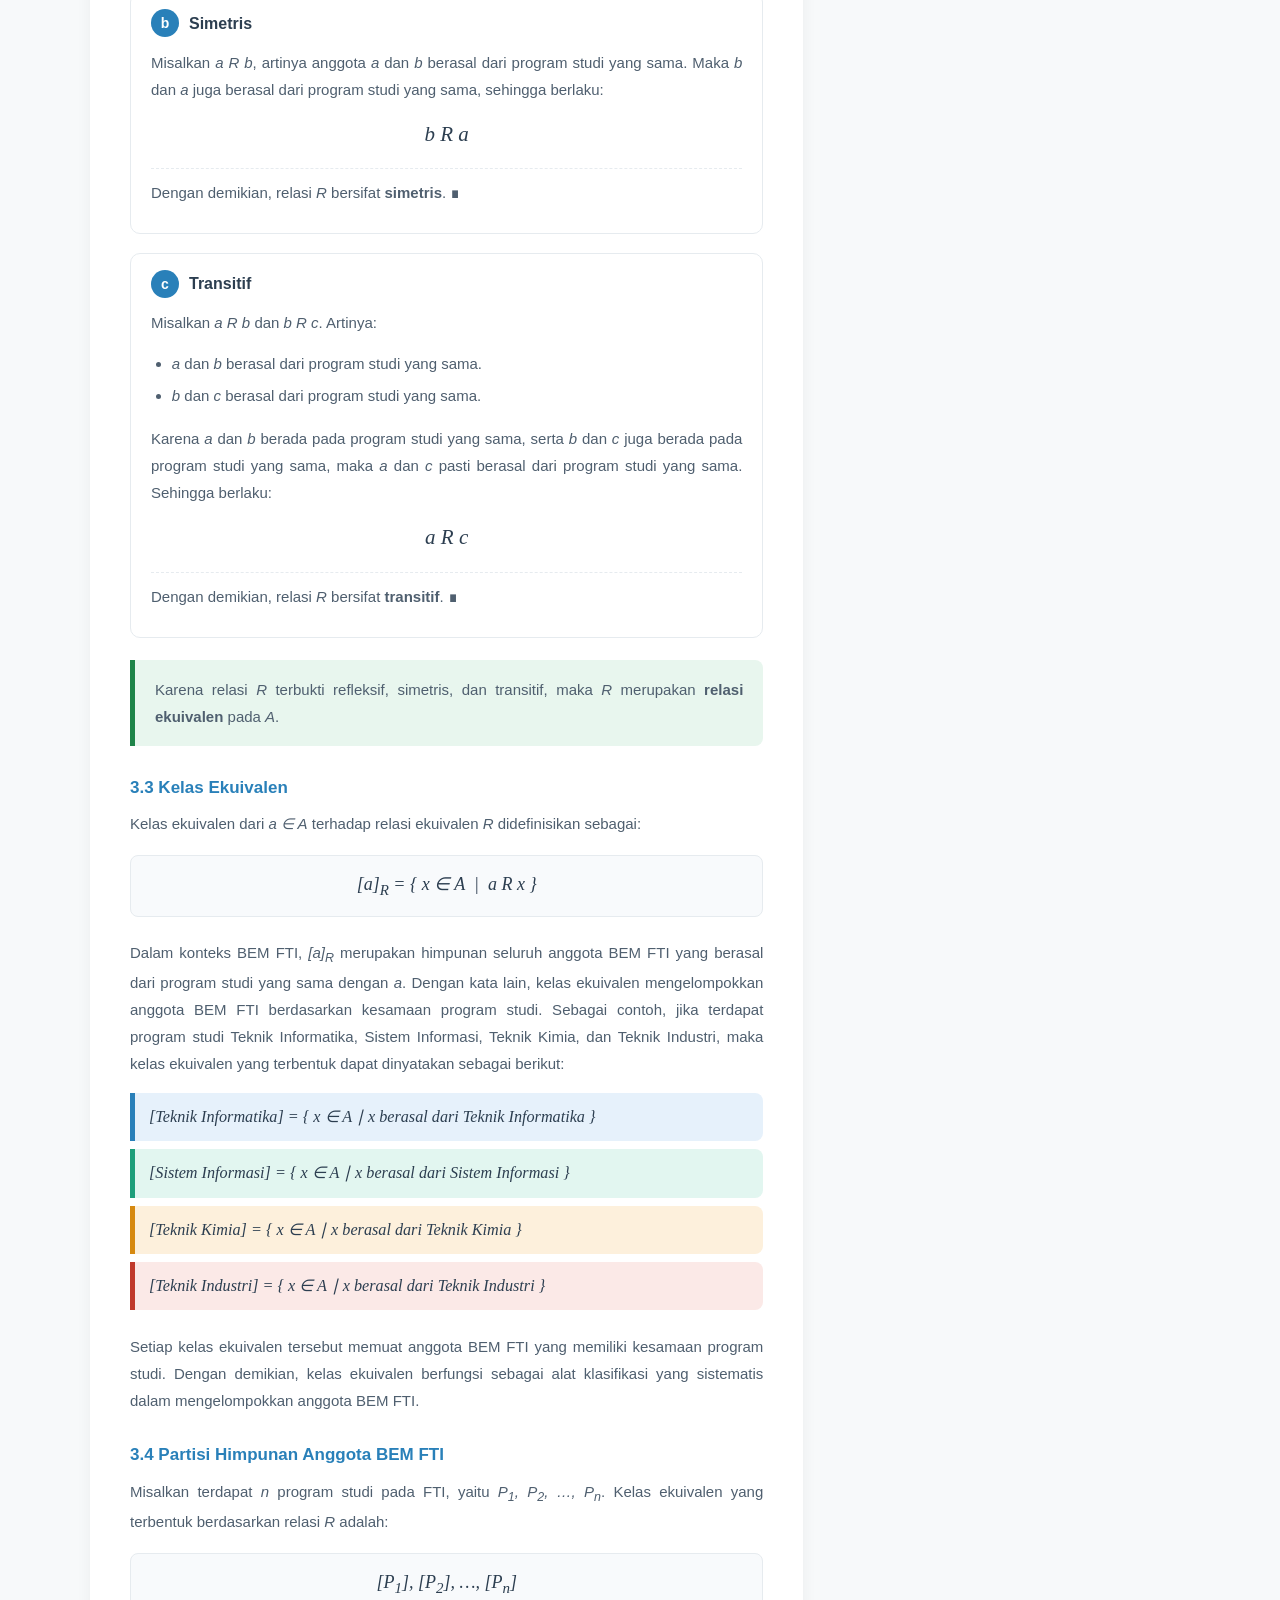
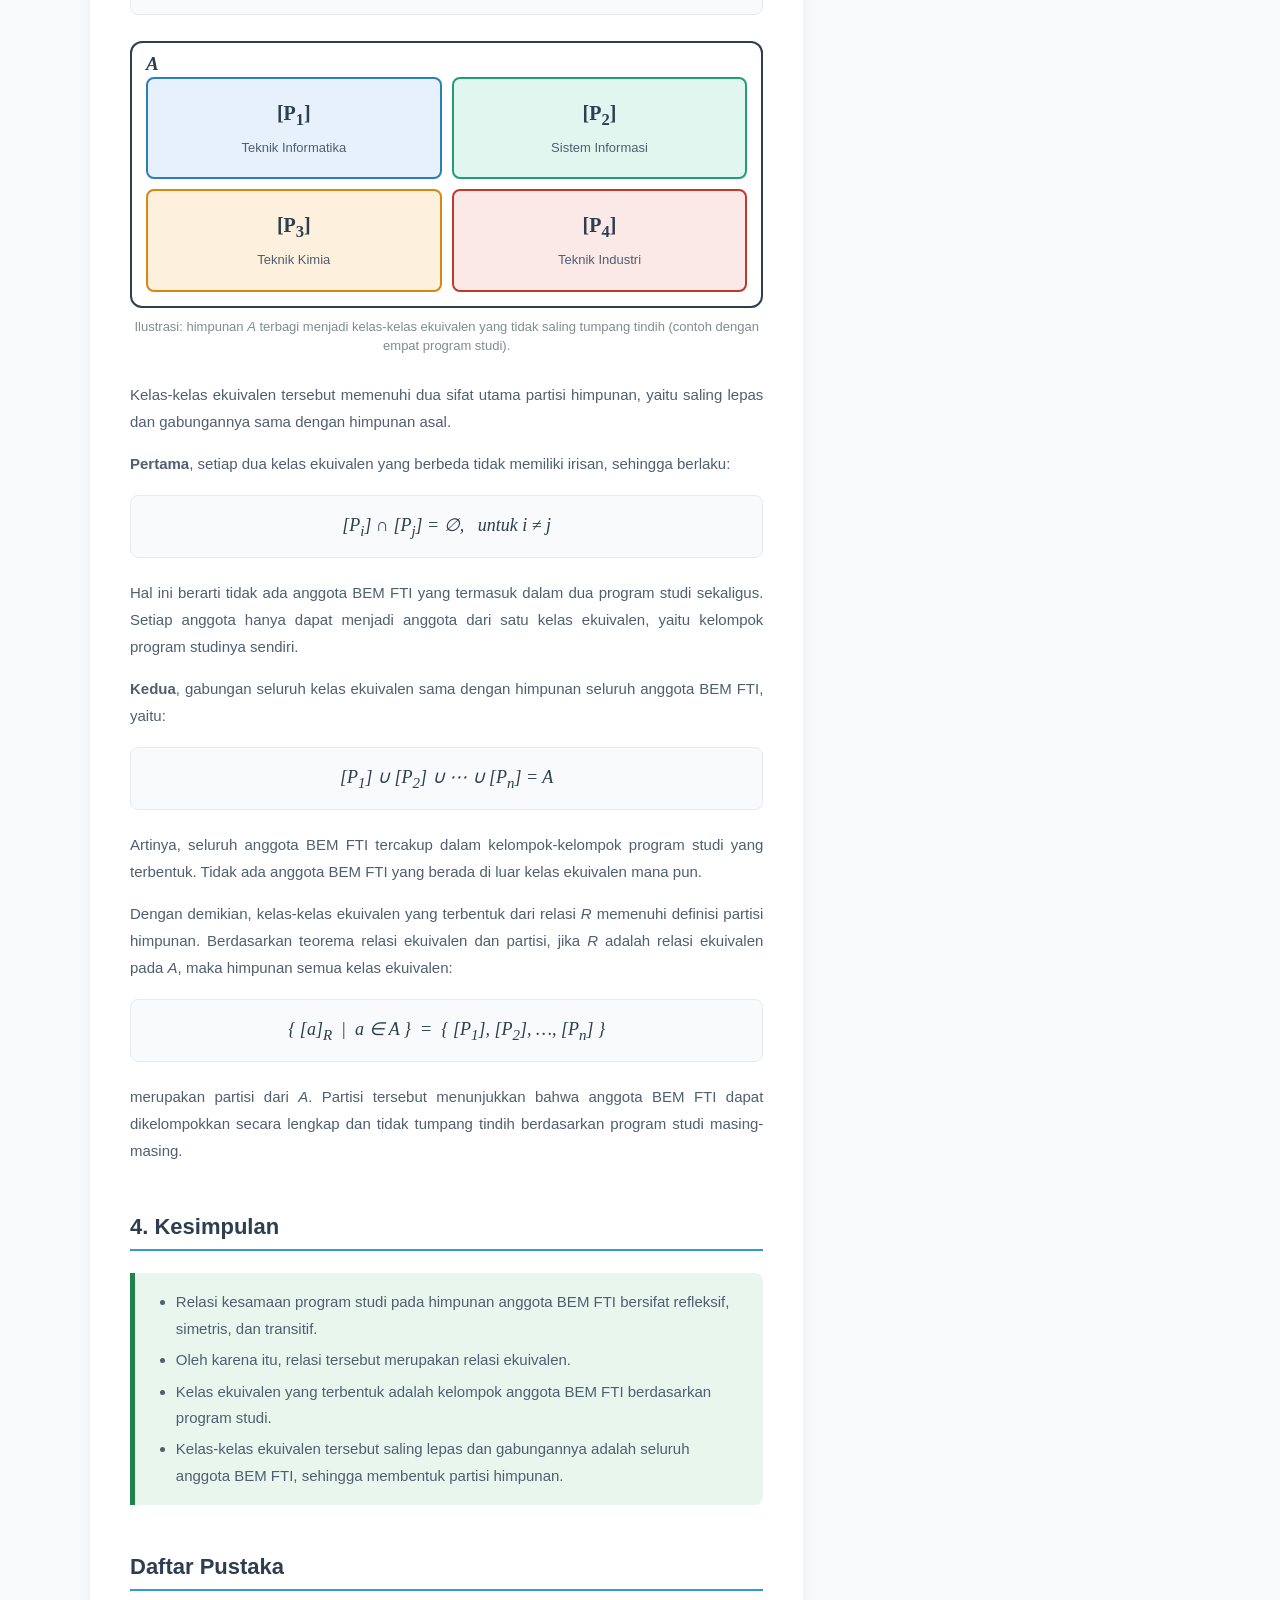
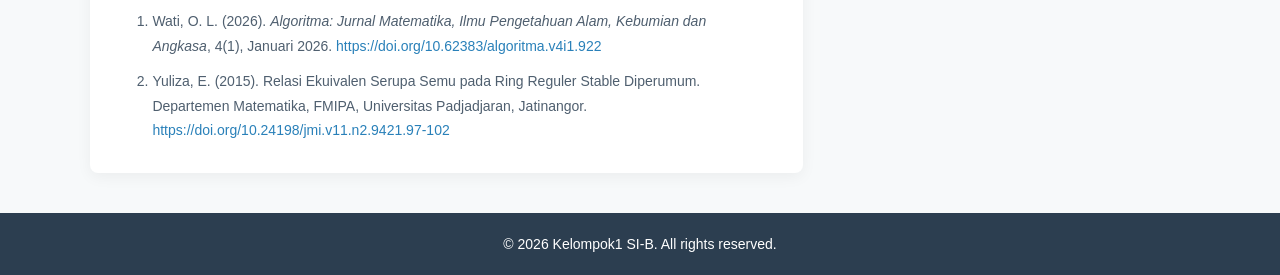
==== commit 057550d7: "delete artikel populer" ====
--- a/index.html
+++ b/index.html
@@ -260,20 +260,6 @@
                 <h3>Tentang Kelompok 1</h3>
                 <p>Selamat datang di blog kami! Kami adalah mahasiswa semester 1 prodi Sistem Informasi UPNVYK yang membagikan ilmu menarik seputar mata kuliah Matematika Diskrit</p>
             </div> -->
-
-            <div class="widget">
-                <h3>Artikel Populer</h3>
-                <ul class="populer-list">
-                    <li>
-                        <a href="matdis.html">Apa Itu Matematika Diskrit?</a>
-                        <span>25 Oktober 2026</span>
-                    </li>
-                    <li>
-                        <a href="pengertian.html">Pengertian Himpunan, Relasi, dan Rumus Mudahnya!</a>
-                        <span>18 Oktober 2026</span>
-                    </li>
-                </ul>
-            </div>
         </aside>
 
     </main>
@@ -319,4 +305,4 @@
     </script>
 
 </body>
-</html>+</html>
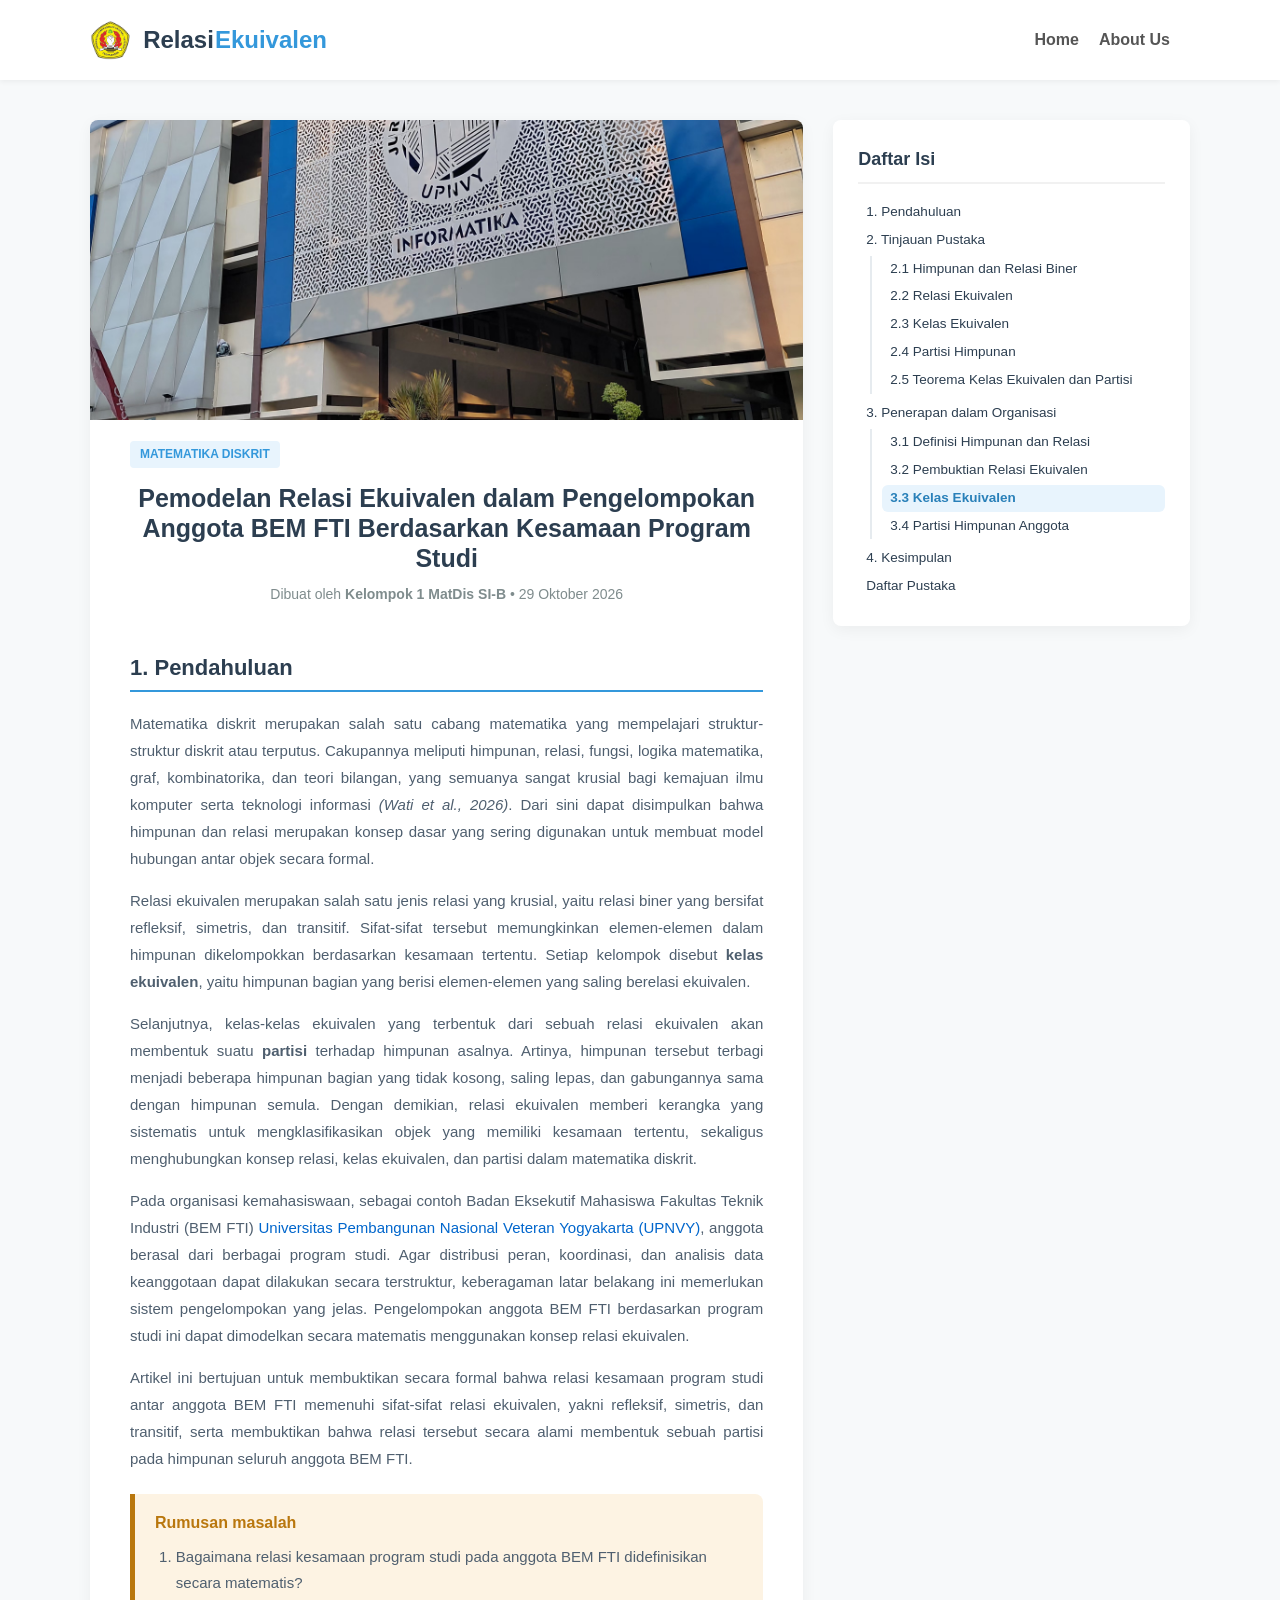
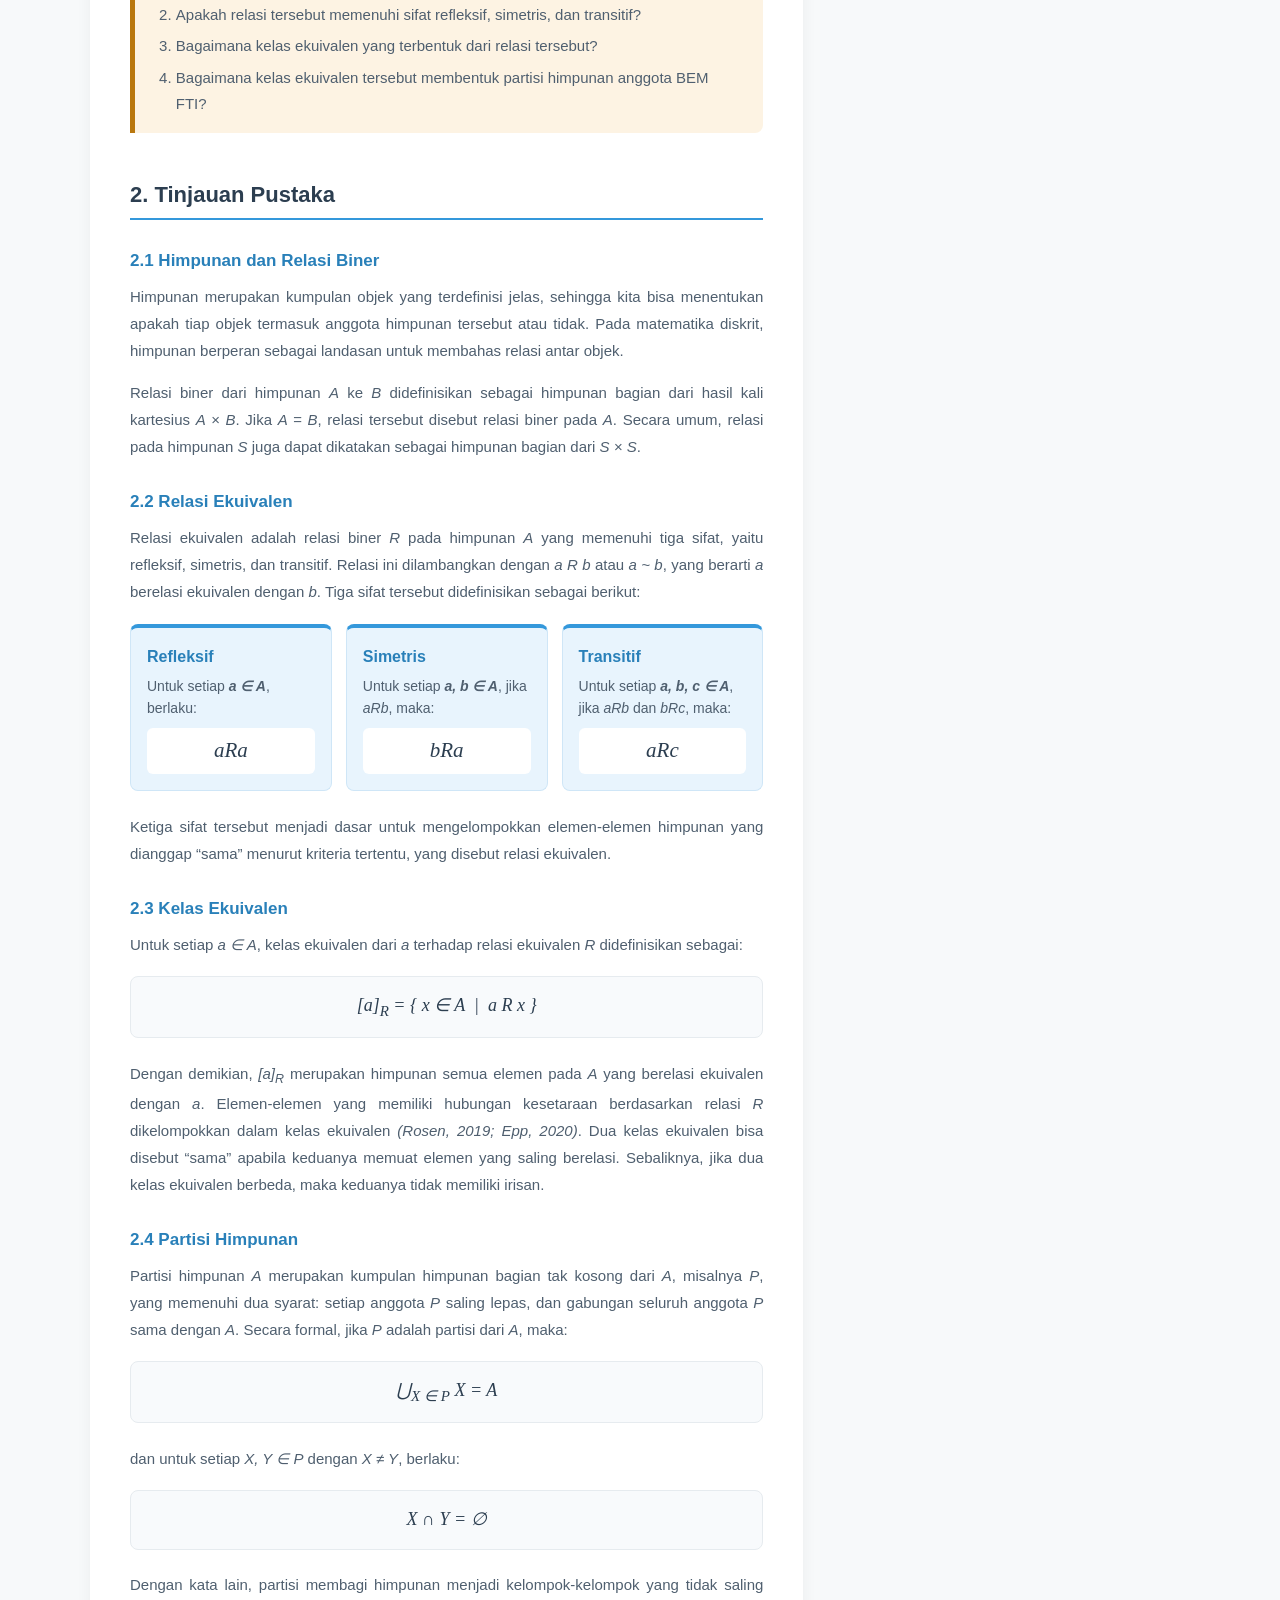
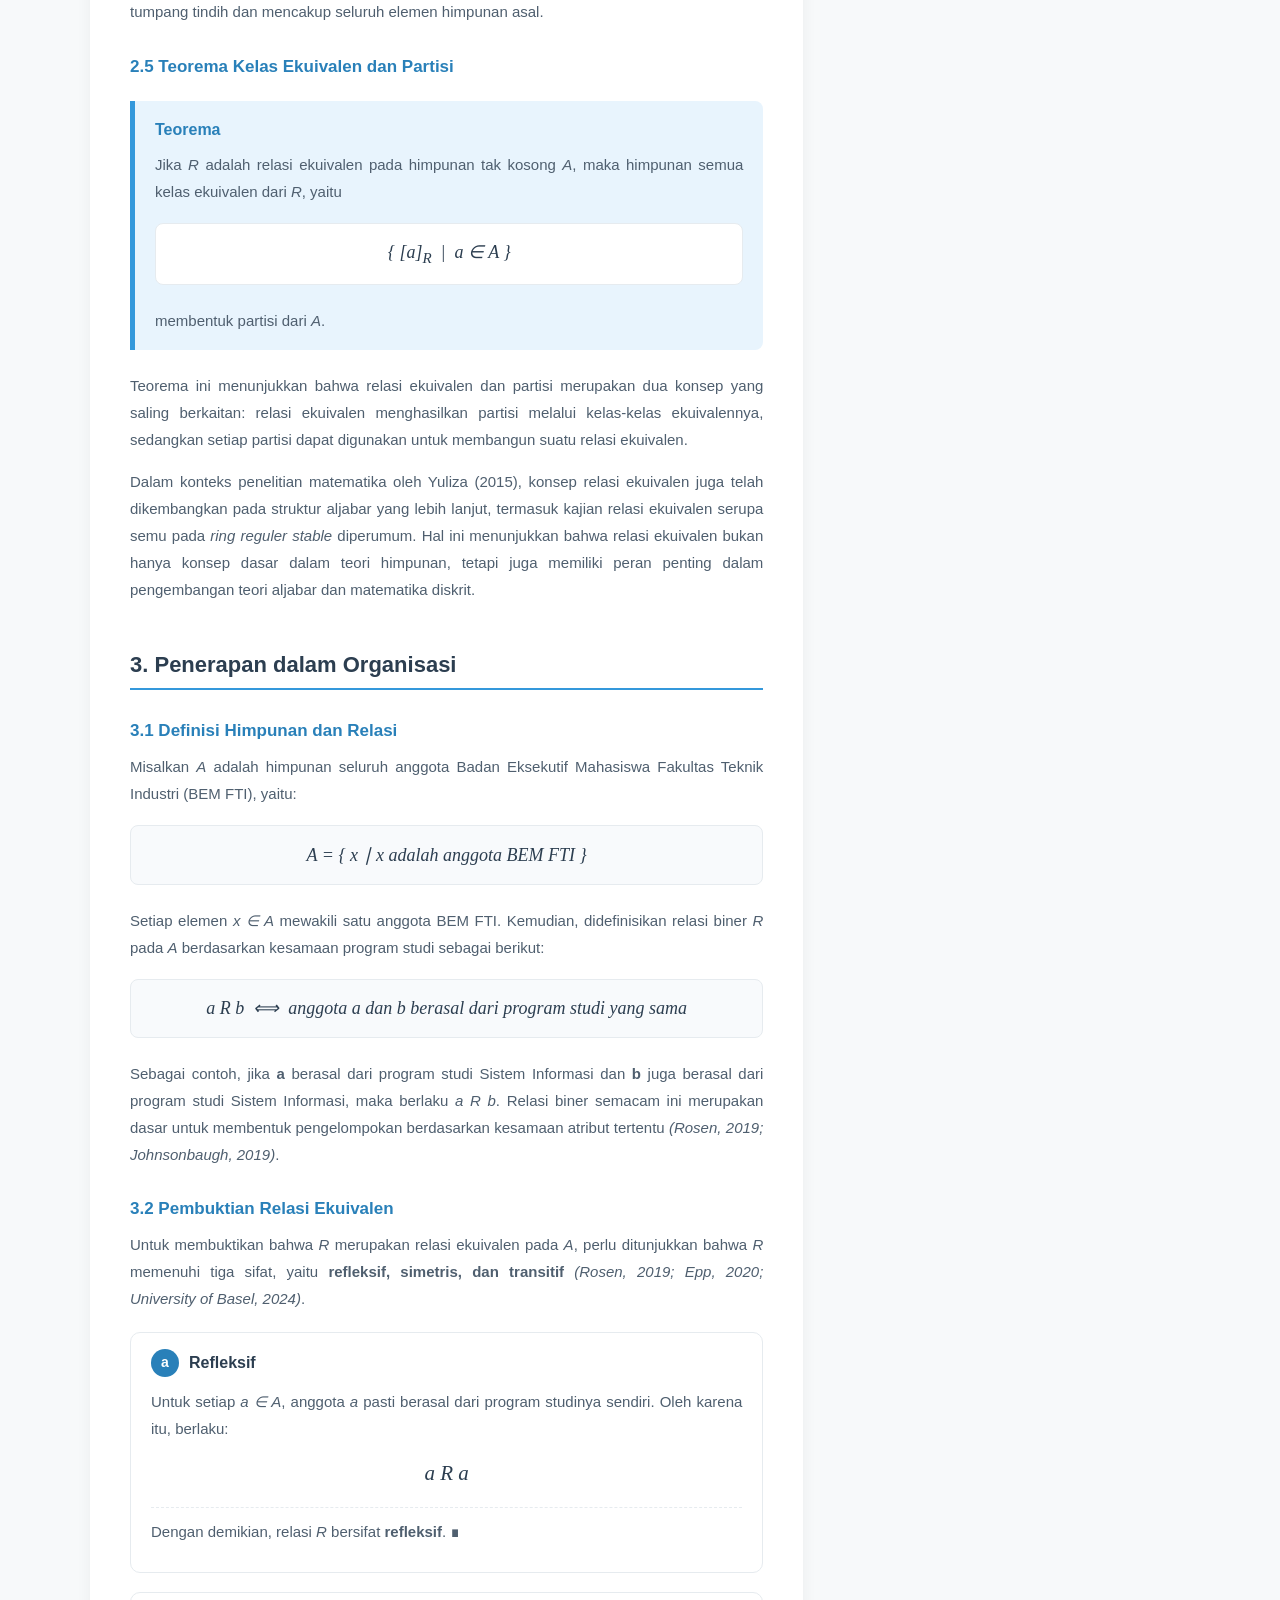
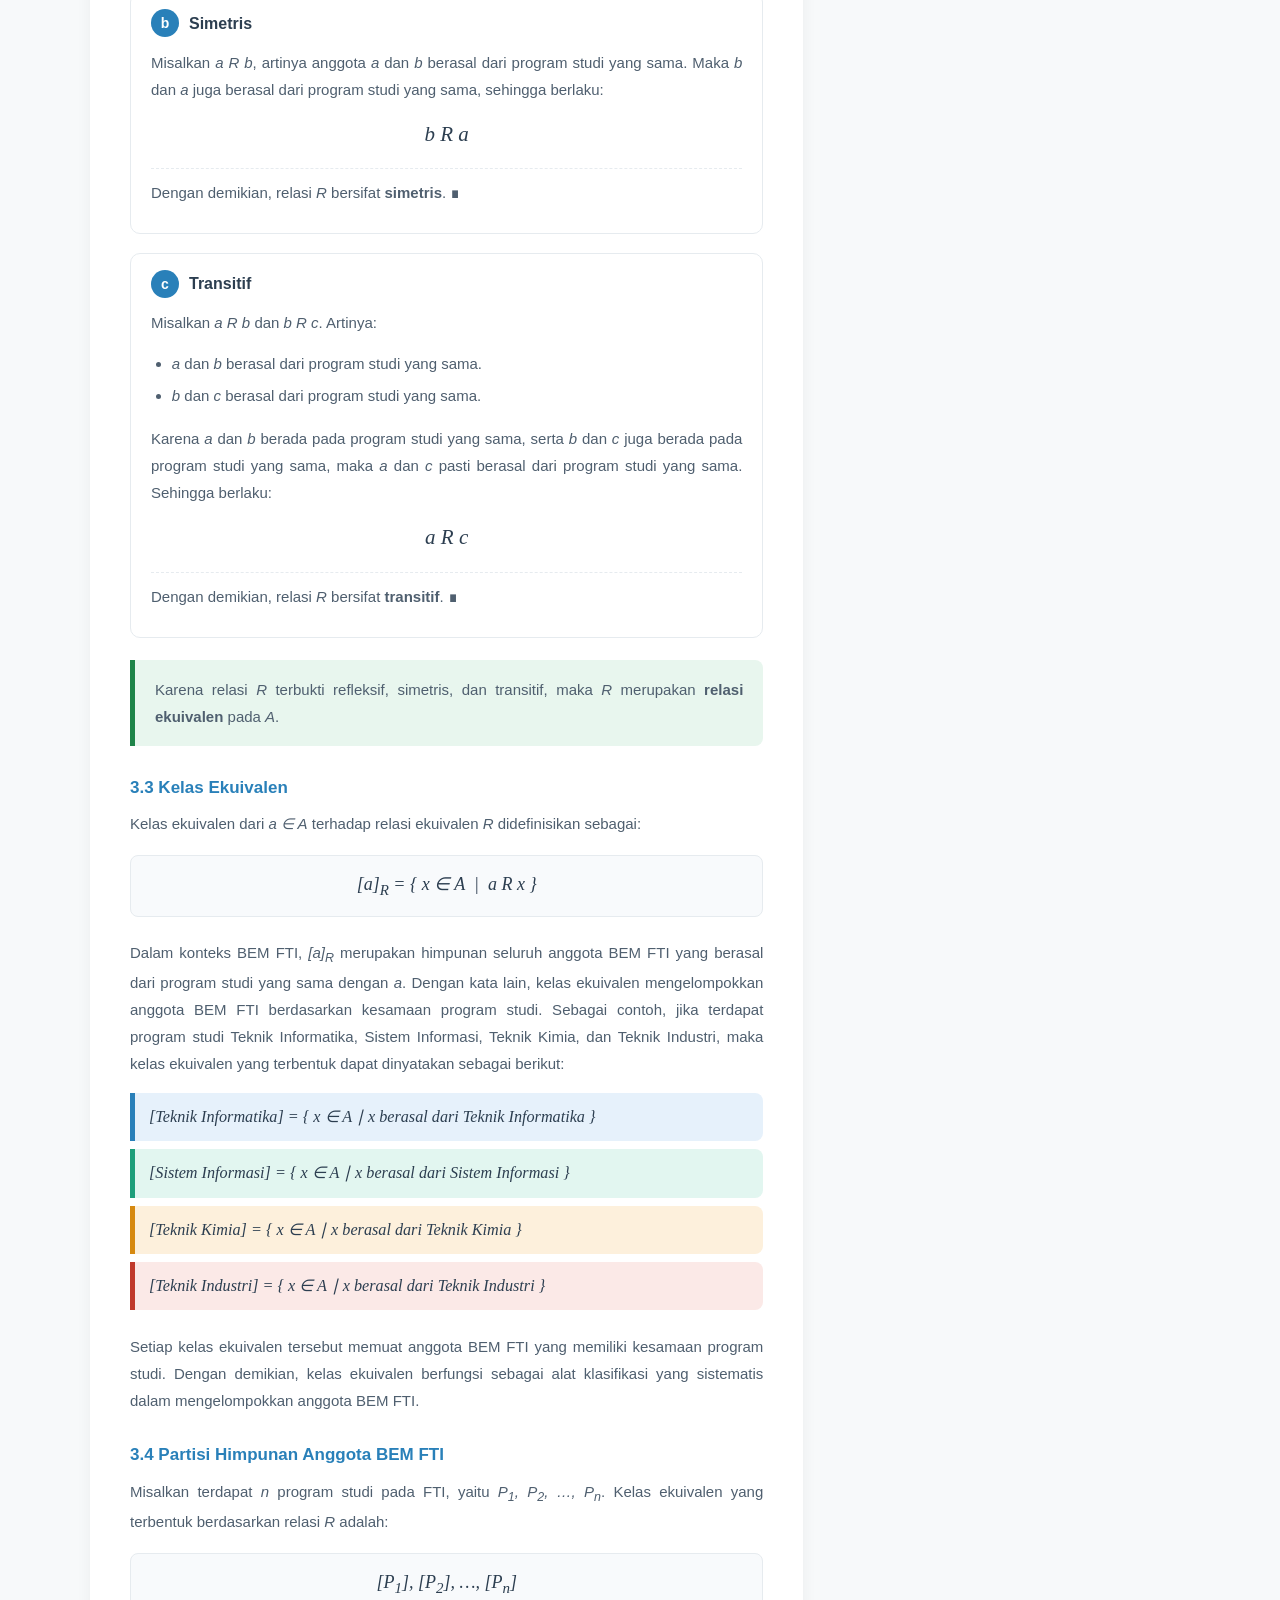
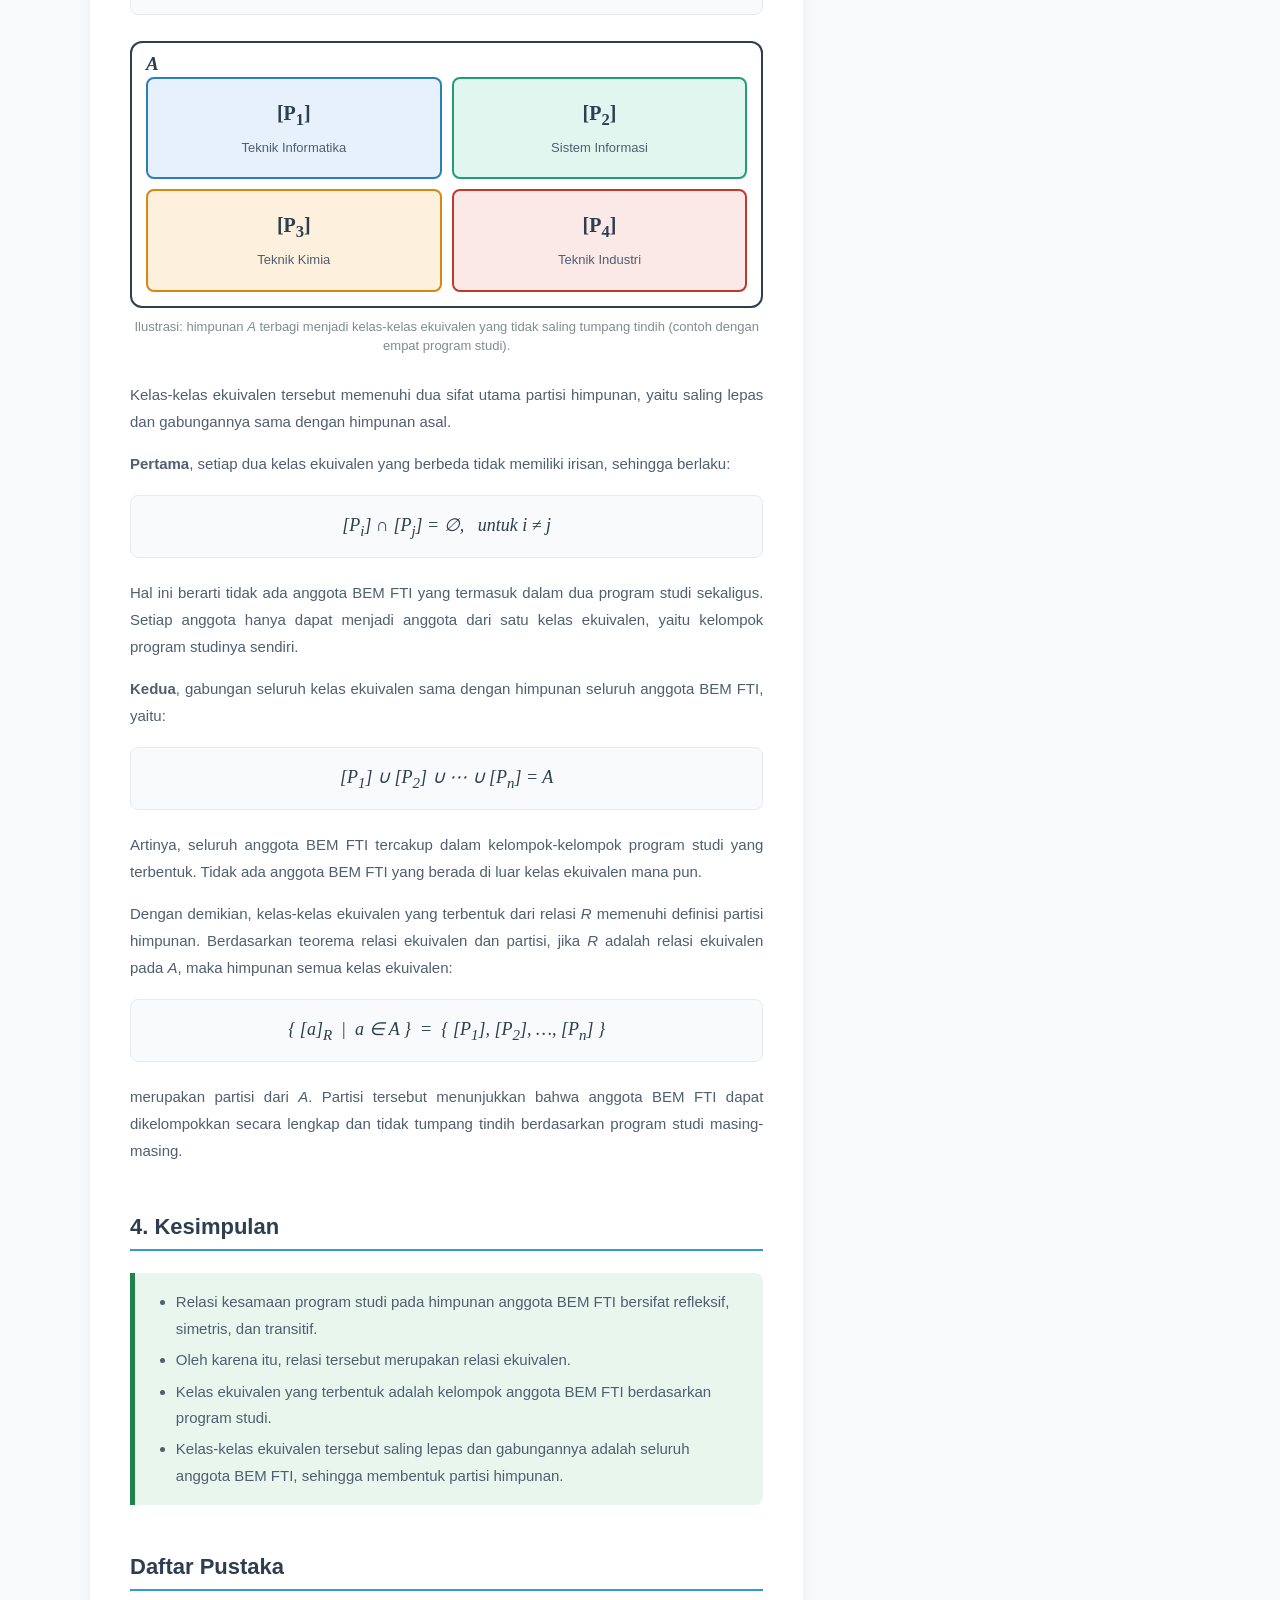
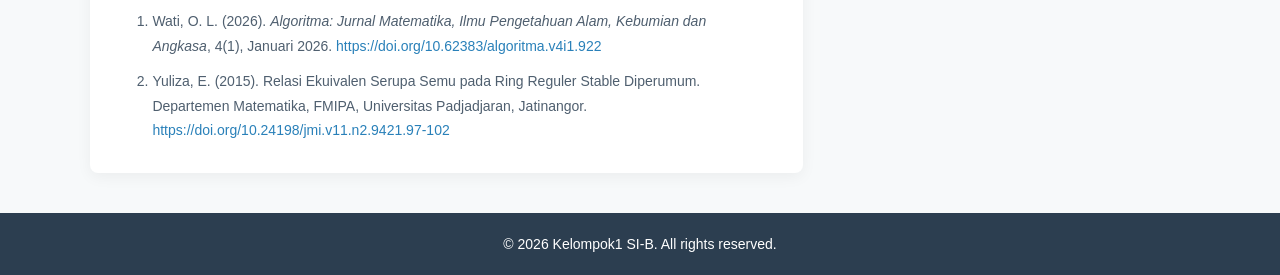
==== commit 6122d34b: "ubah judul samping logo" ====
--- a/index.html
+++ b/index.html
@@ -19,7 +19,7 @@
         <div class="container navbar">
             <div class="logo-wrapper">
                 <img src="img/logo_upn.png" alt="Logo" class="logo-img">
-                <div class="logo">SI-<span>B</span></div>
+                <div class="logo">Relasi <span>Ekuivalen</span></div>
             </div>
 
             <nav>
